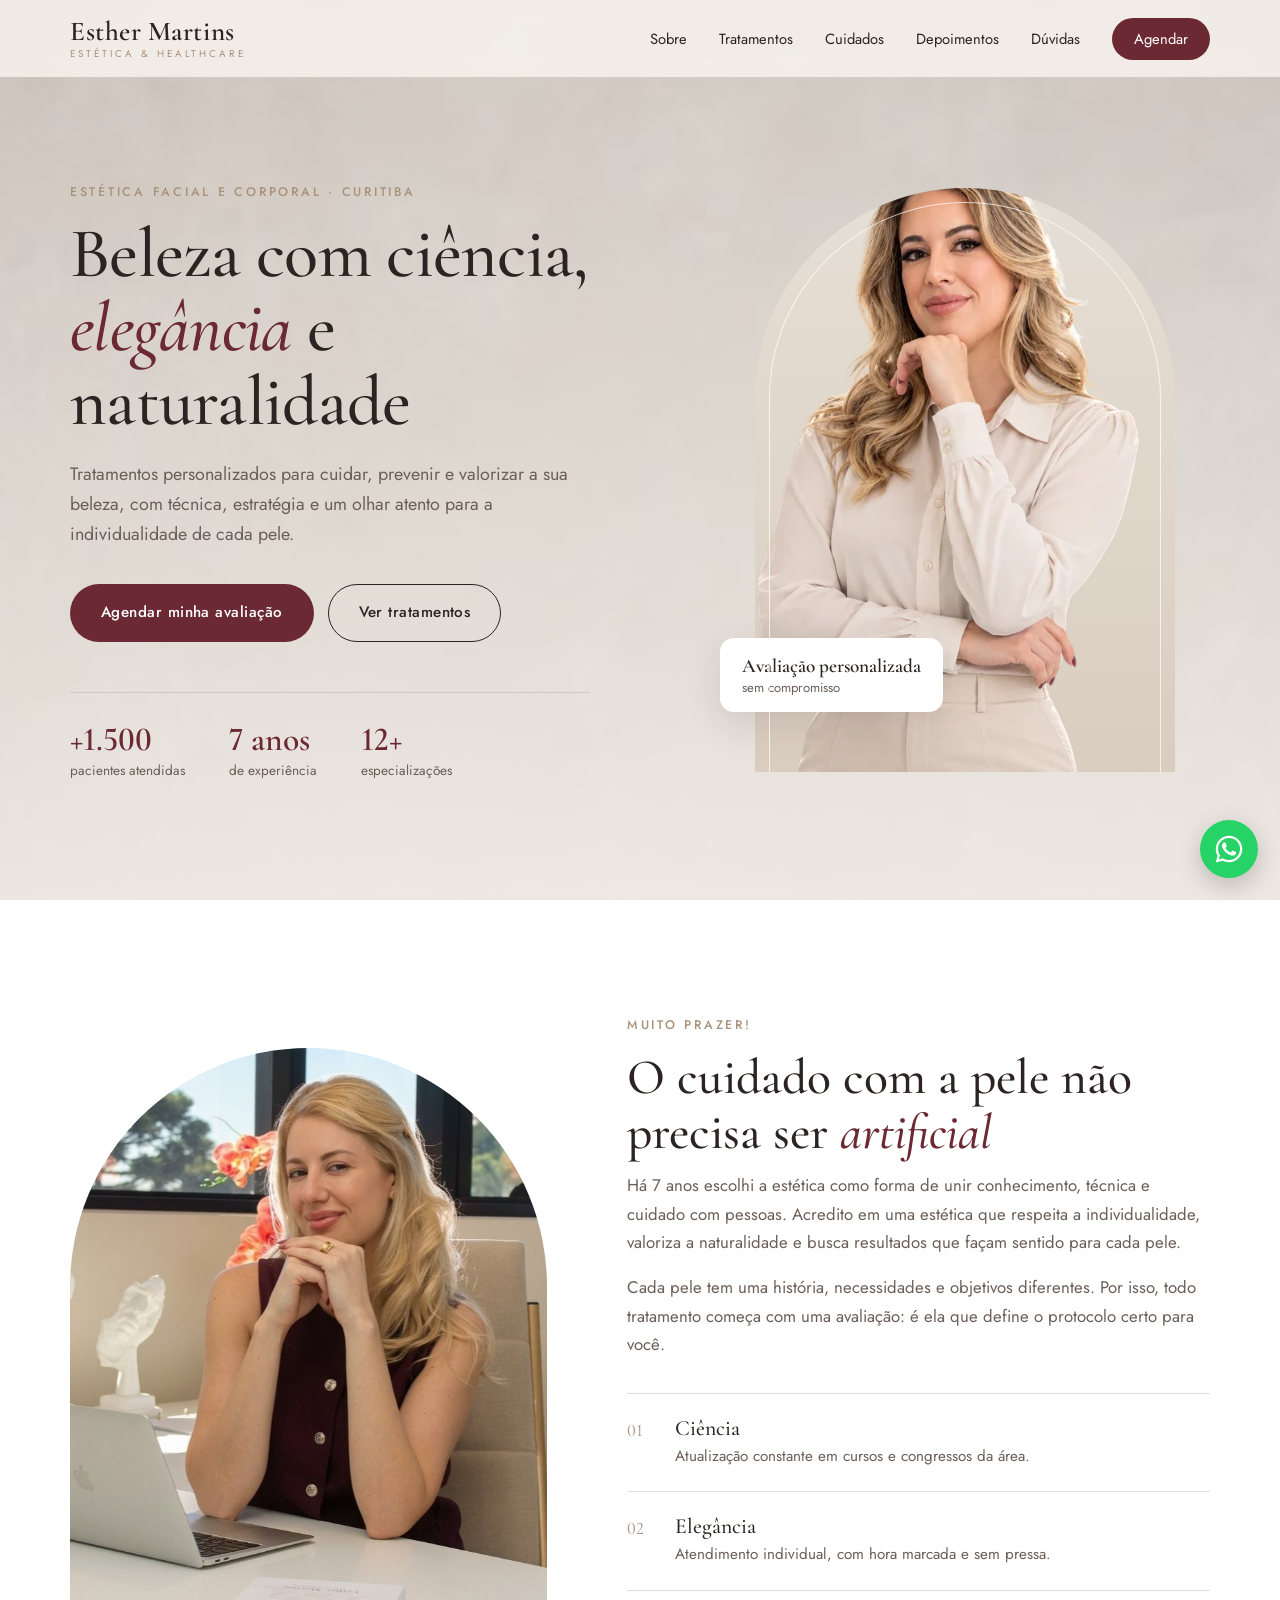
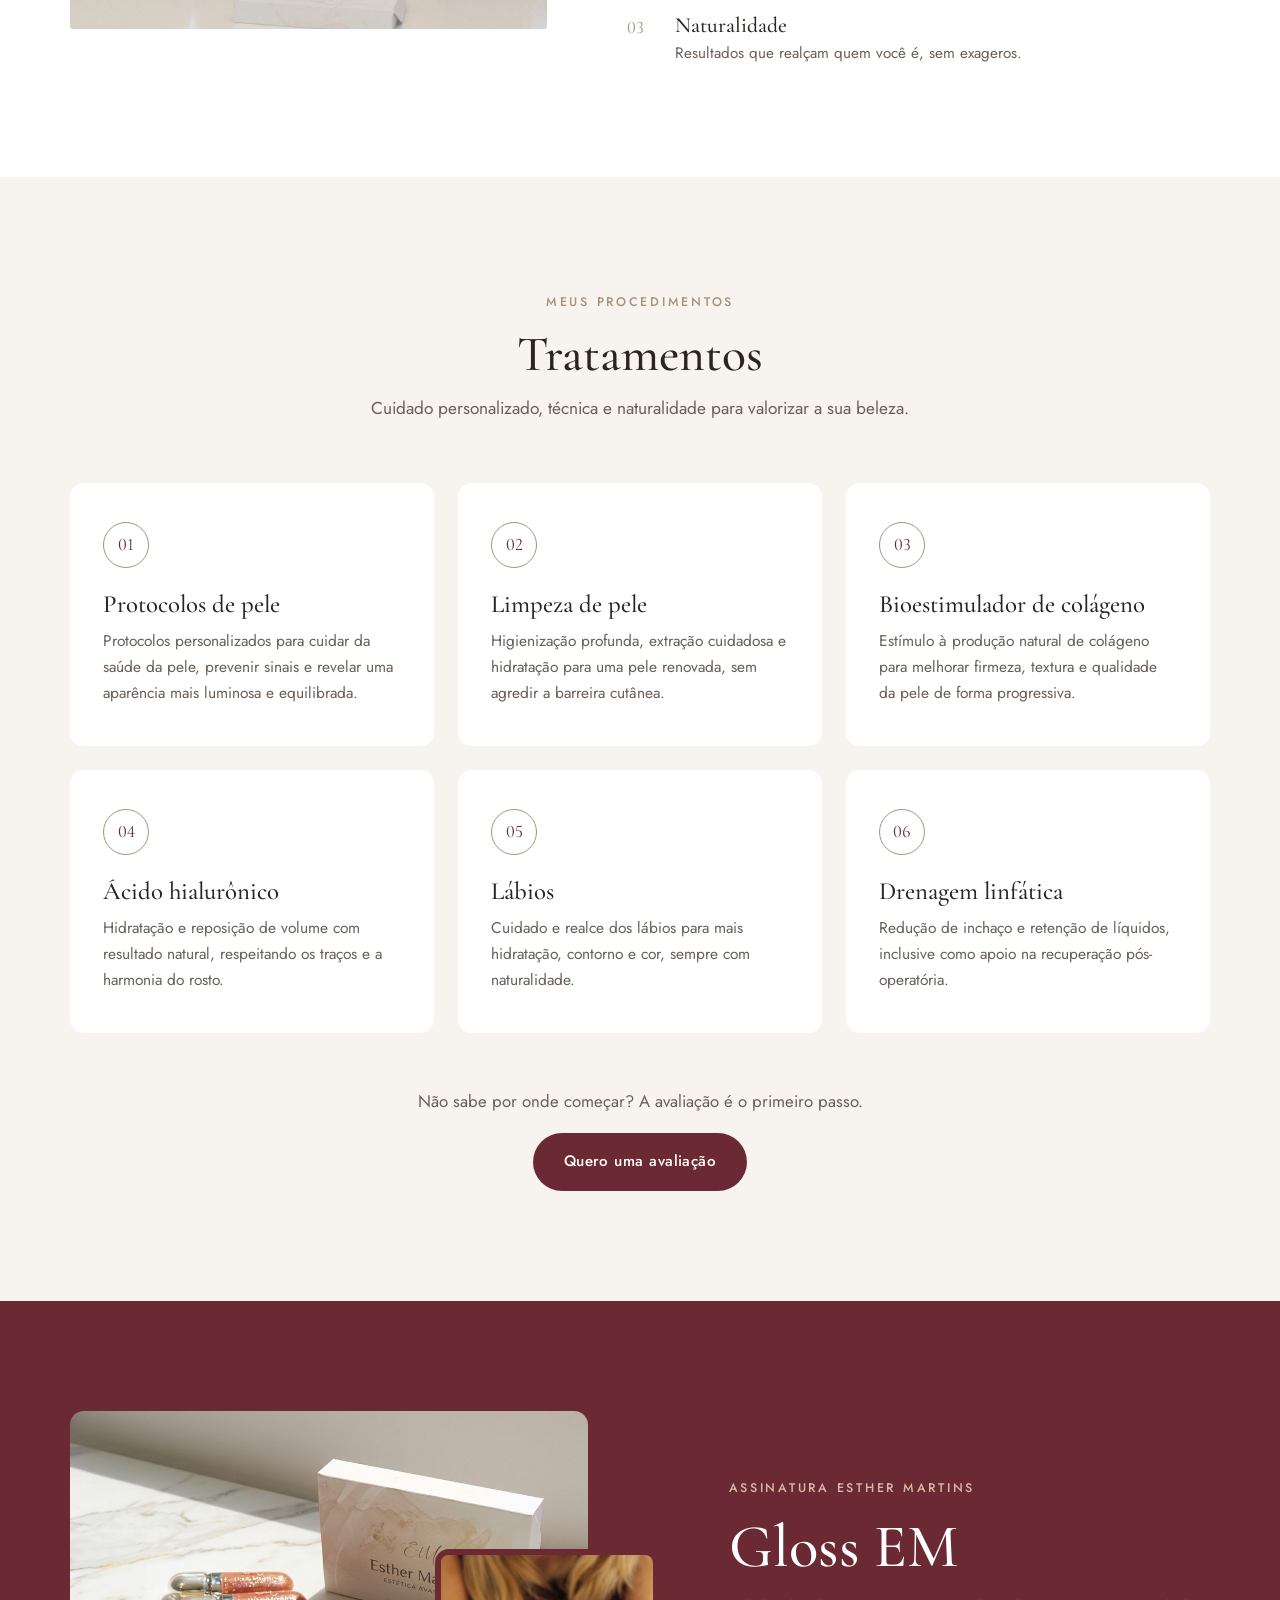
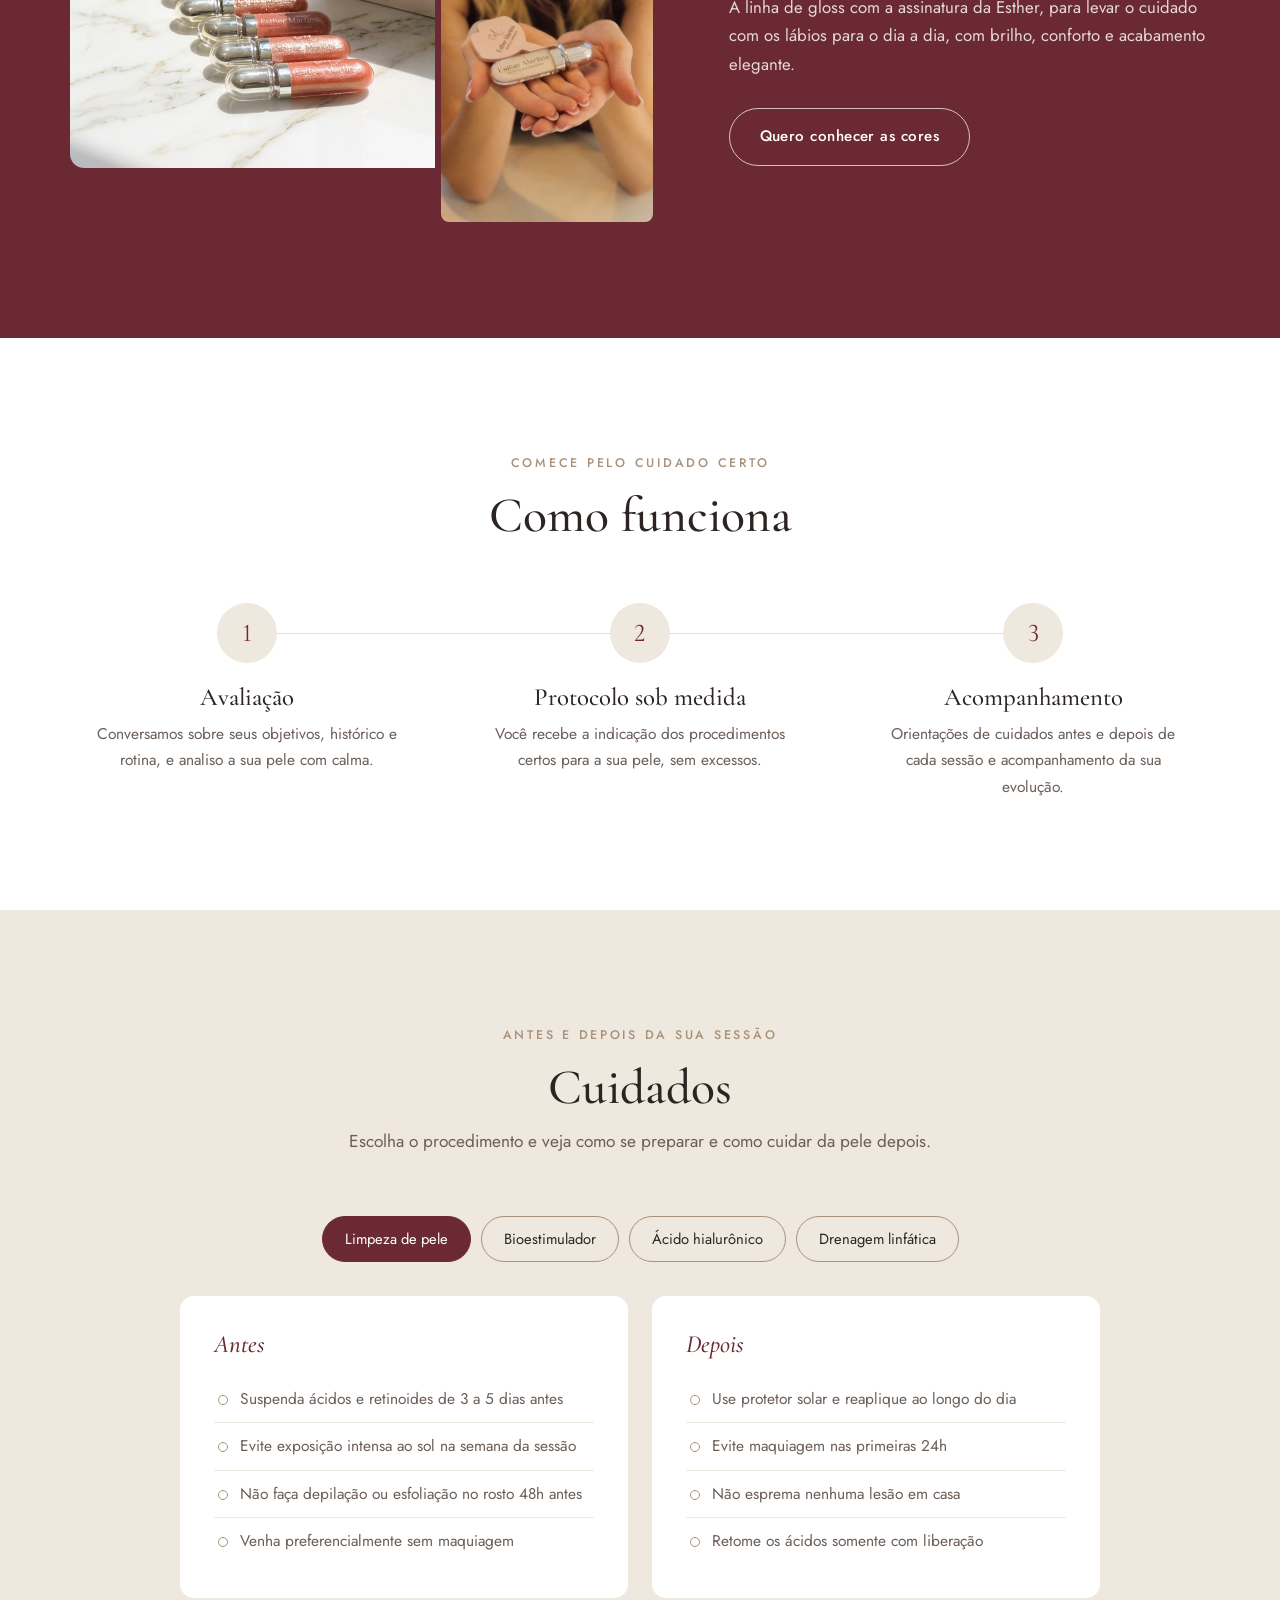
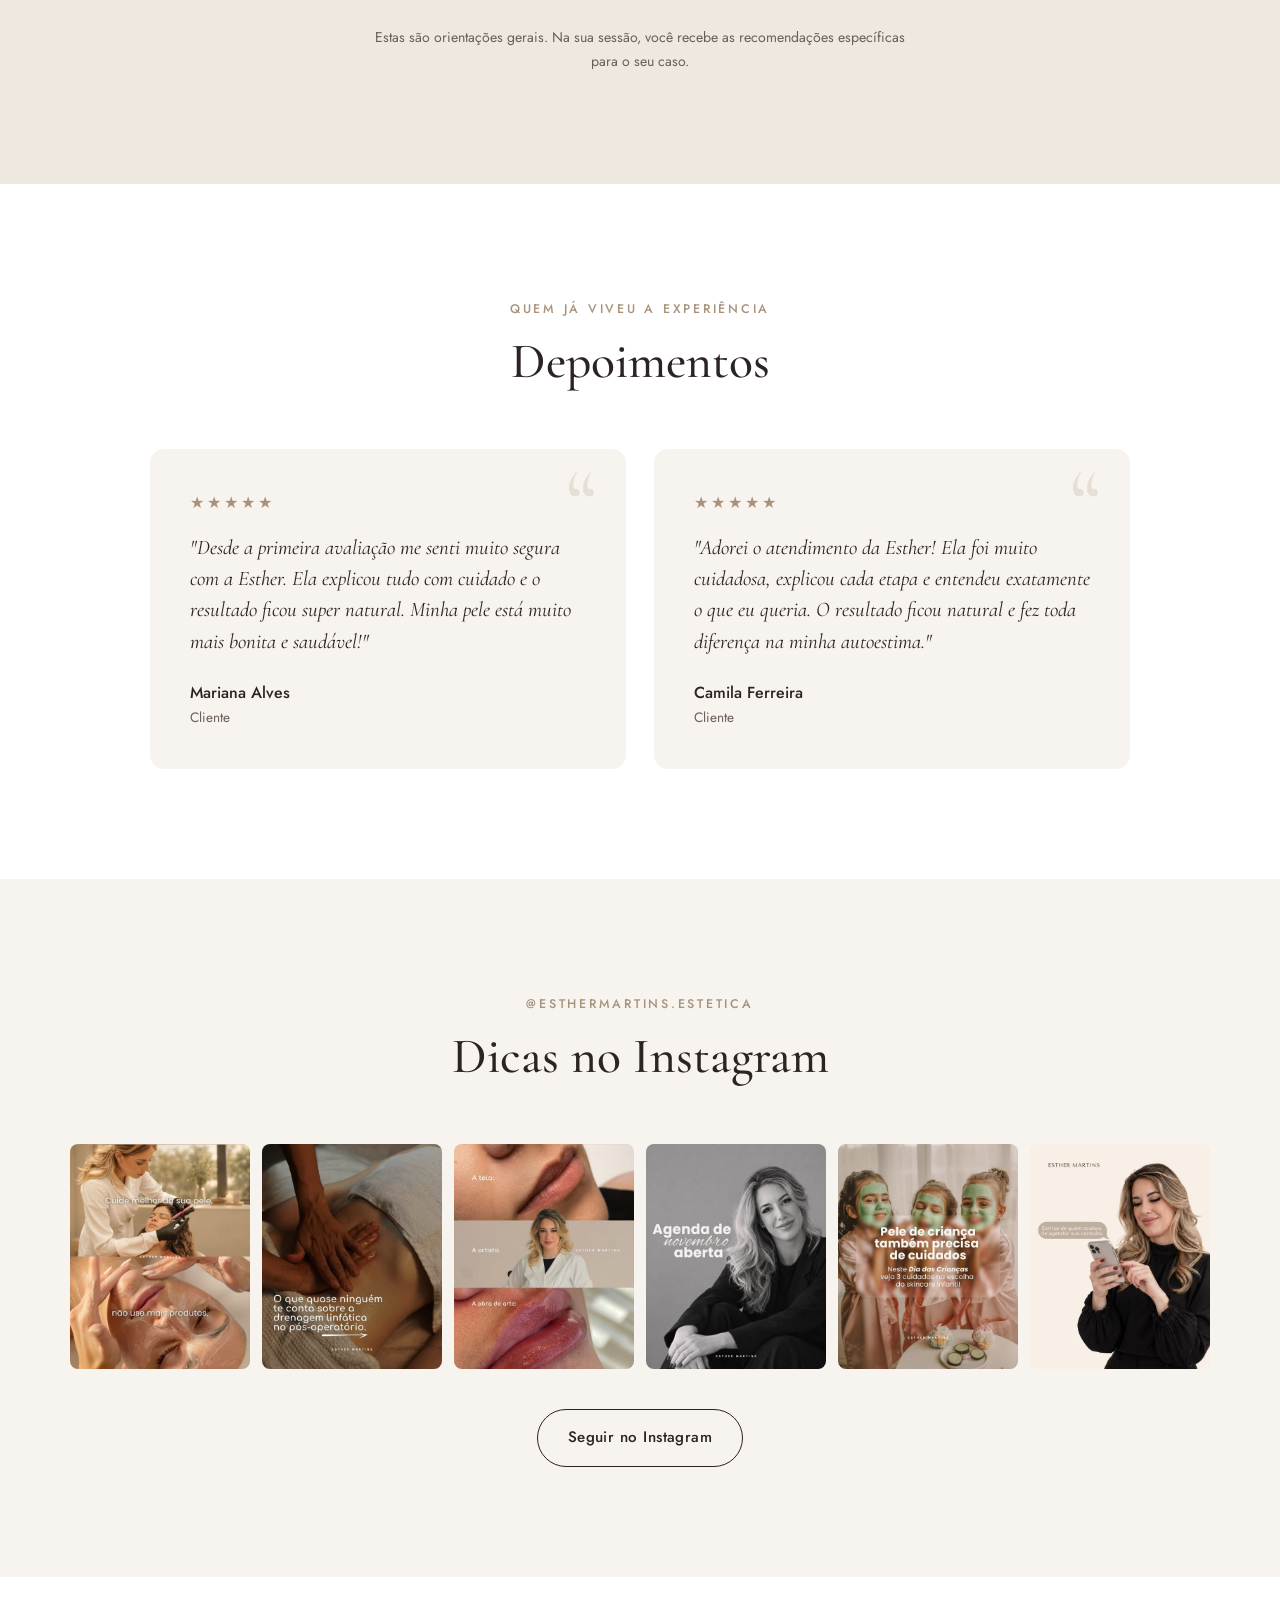
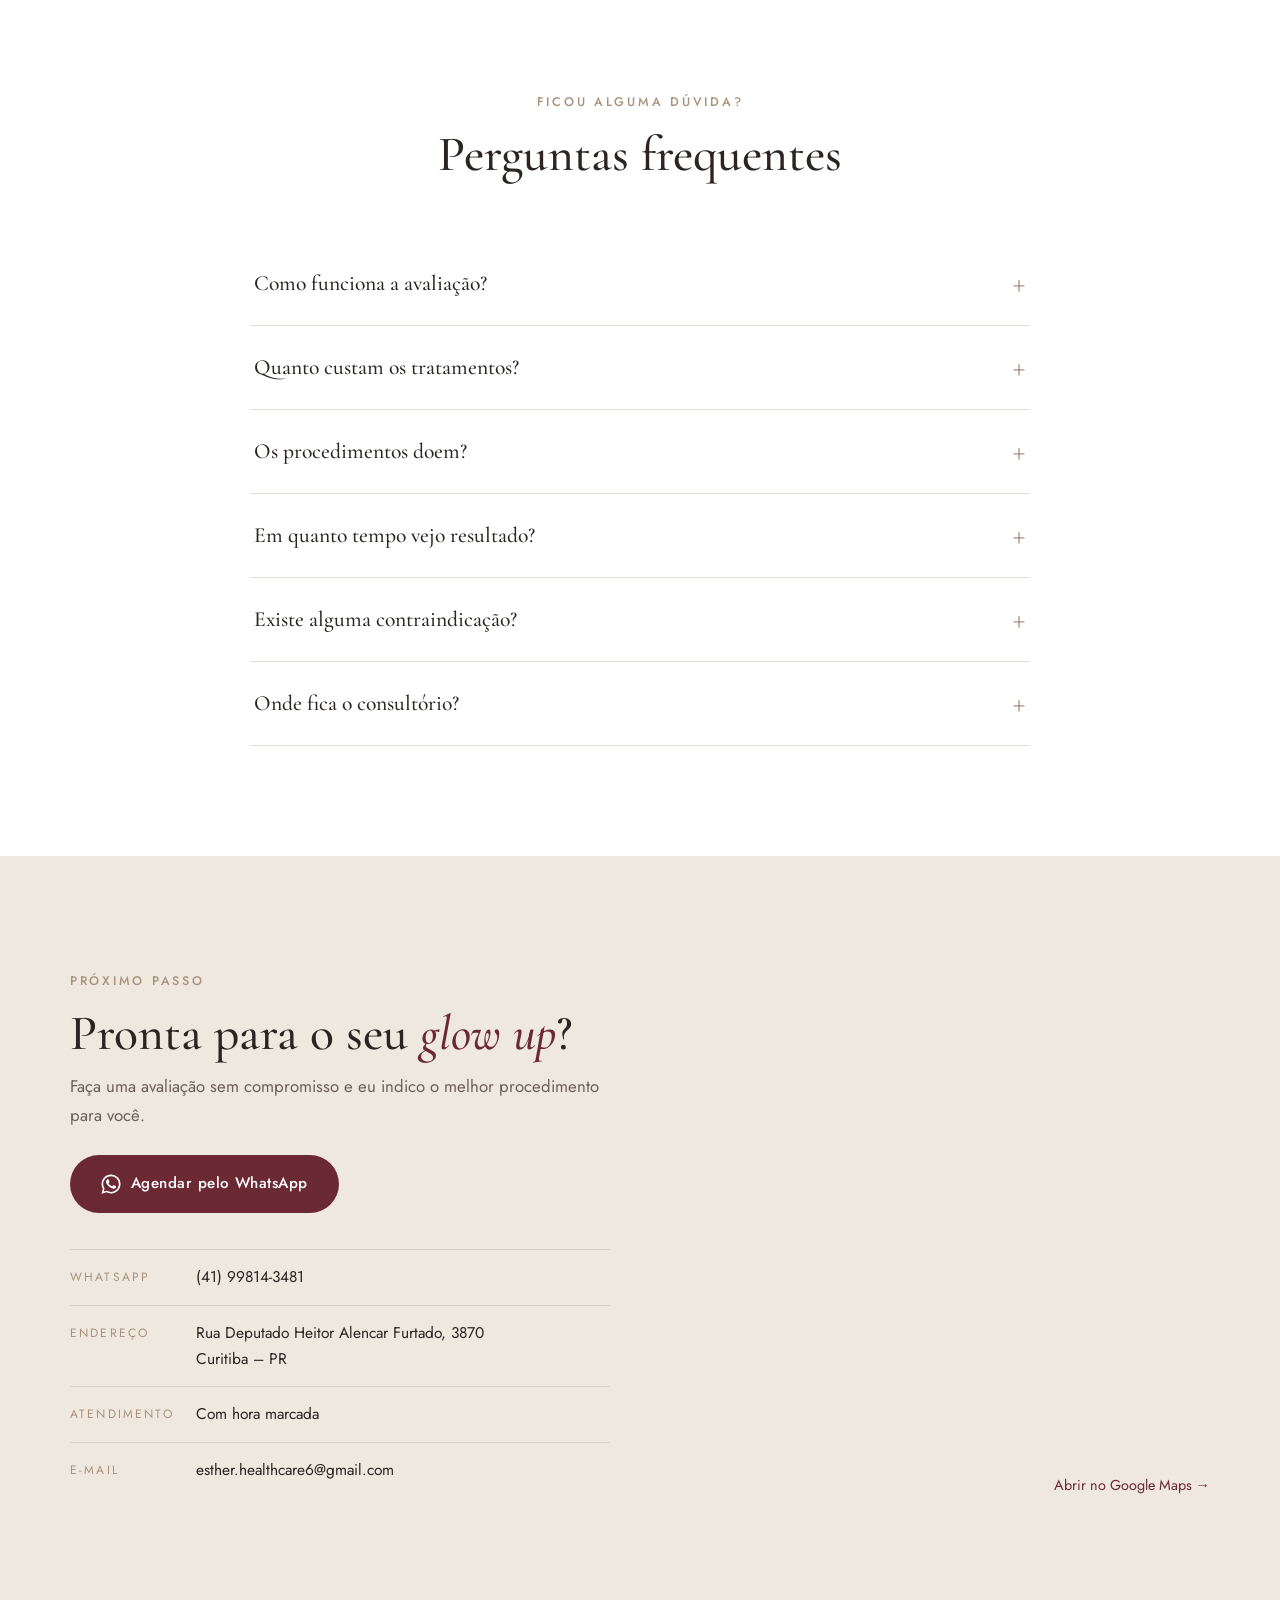
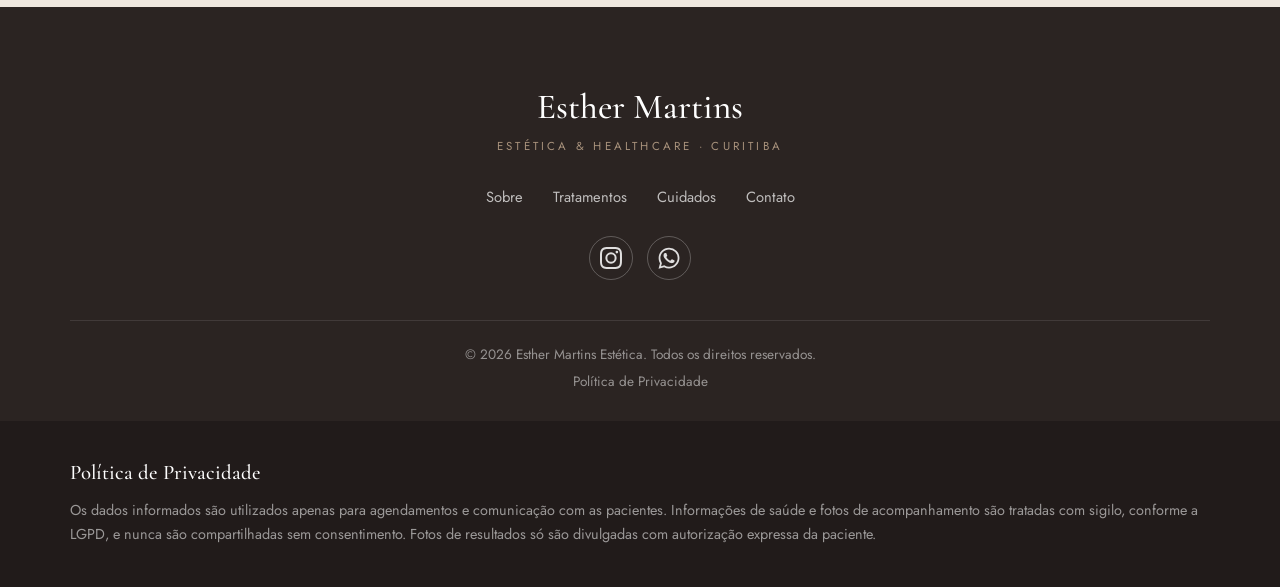
==== index.html @ f27c2348 "Landing page esther-martins Co-Authored-By: Claude Opus 5.5 <noreply@anthropic.com>" ====
<!DOCTYPE html>
<html lang="pt-BR">
<head>
    <meta charset="UTF-8">
    <meta name="viewport" content="width=device-width, initial-scale=1.0">
    <meta name="description" content="Esther Martins - Estética facial e corporal em Curitiba. Protocolos de pele personalizados, limpeza de pele, bioestimulador de colágeno e drenagem linfática. Beleza com ciência, elegância e naturalidade.">
    <title>Esther Martins | Estética Facial e Corporal em Curitiba</title>
    <link rel="icon" type="image/png" href="images/favicon.png">
    <link rel="preconnect" href="https://fonts.googleapis.com">
    <link rel="preconnect" href="https://fonts.gstatic.com" crossorigin>
    <link href="https://fonts.googleapis.com/css2?family=Cormorant+Garamond:ital,wght@0,500;0,600;1,500&family=Jost:wght@300;400;500;600&display=swap" rel="stylesheet">
    <link rel="stylesheet" href="style.css">
</head>
<body>
    <!-- ========== HEADER ========== -->
    <header class="header" id="header">
        <div class="container">
            <nav class="nav">
                <!-- EDITÁVEL: Nome/logo (peça à Esther o arquivo do logo em alta resolução) -->
                <a href="#inicio" class="logo">
                    <span class="logo-name">Esther Martins</span>
                    <span class="logo-tag">Estética &amp; Healthcare</span>
                </a>

                <button class="nav-toggle" id="navToggle" aria-label="Abrir menu">
                    <span></span>
                    <span></span>
                    <span></span>
                </button>

                <ul class="nav-menu" id="navMenu">
                    <li><a href="#sobre">Sobre</a></li>
                    <li><a href="#servicos">Tratamentos</a></li>
                    <li><a href="#cuidados">Cuidados</a></li>
                    <li><a href="#depoimentos">Depoimentos</a></li>
                    <li><a href="#faq">Dúvidas</a></li>
                    <li><a href="#contato" class="nav-cta">Agendar</a></li>
                </ul>
            </nav>
        </div>
    </header>

    <!-- ========== HERO ========== -->
    <section class="hero" id="inicio">
        <div class="container">
            <div class="hero-content">
                <span class="eyebrow">Estética facial e corporal · Curitiba</span>
                <!-- EDITÁVEL: Título principal (frase da bio do Instagram) -->
                <h1>Beleza com ciência, <em>elegância</em> e naturalidade</h1>
                <p class="hero-subtitle">Tratamentos personalizados para cuidar, prevenir e valorizar a sua beleza, com técnica, estratégia e um olhar atento para a individualidade de cada pele.</p>
                <div class="hero-buttons">
                    <!-- EDITÁVEL: Link do WhatsApp -->
                    <a href="https://wa.me/5541998143481" class="btn btn-primary" target="_blank" rel="noopener">Agendar minha avaliação</a>
                    <a href="#servicos" class="btn btn-secondary">Ver tratamentos</a>
                </div>
                <!-- Números divulgados pela própria Esther (bio do Instagram e site no Canva) -->
                <div class="hero-stats">
                    <div class="stat">
                        <span class="stat-number">+1.500</span>
                        <span class="stat-label">pacientes atendidas</span>
                    </div>
                    <div class="stat">
                        <span class="stat-number">7 anos</span>
                        <span class="stat-label">de experiência</span>
                    </div>
                    <div class="stat">
                        <span class="stat-number">12+</span>
                        <span class="stat-label">especializações</span>
                    </div>
                </div>
            </div>
            <div class="hero-visual">
                <div class="hero-arch">
                    <picture>
                        <source srcset="images/esther-retrato.webp" type="image/webp">
                        <img src="images/esther-retrato.png" alt="Esther Martins, esteticista em Curitiba" class="hero-portrait" width="479" height="770">
                    </picture>
                </div>
                <div class="floating-badge">
                    <strong>Avaliação personalizada</strong>
                    <span>sem compromisso</span>
                </div>
            </div>
        </div>
    </section>

    <!-- ========== SOBRE ========== -->
    <section class="sobre" id="sobre">
        <div class="container">
            <div class="sobre-content">
                <div class="sobre-image">
                    <img src="images/esther-consultorio.jpg" alt="Esther Martins em seu consultório" loading="lazy" width="843" height="843">
                </div>
                <div class="sobre-info">
                    <span class="eyebrow">Muito prazer!</span>
                    <h2>O cuidado com a pele não precisa ser <em>artificial</em></h2>
                    <!-- EDITÁVEL: Texto sobre (baseado no site da própria Esther) -->
                    <p>Há 7 anos escolhi a estética como forma de unir conhecimento, técnica e cuidado com pessoas. Acredito em uma estética que respeita a individualidade, valoriza a naturalidade e busca resultados que façam sentido para cada pele.</p>
                    <p>Cada pele tem uma história, necessidades e objetivos diferentes. Por isso, todo tratamento começa com uma avaliação: é ela que define o protocolo certo para você.</p>
                    <div class="sobre-features">
                        <div class="feature">
                            <span class="feature-num">01</span>
                            <div>
                                <h3>Ciência</h3>
                                <p>Atualização constante em cursos e congressos da área.</p>
                            </div>
                        </div>
                        <div class="feature">
                            <span class="feature-num">02</span>
                            <div>
                                <h3>Elegância</h3>
                                <p>Atendimento individual, com hora marcada e sem pressa.</p>
                            </div>
                        </div>
                        <div class="feature">
                            <span class="feature-num">03</span>
                            <div>
                                <h3>Naturalidade</h3>
                                <p>Resultados que realçam quem você é, sem exageros.</p>
                            </div>
                        </div>
                    </div>
                </div>
            </div>
        </div>
    </section>

    <!-- ========== SERVIÇOS / TRATAMENTOS ========== -->
    <!-- EDITÁVEL: Confirmar a lista com a Esther. Sem preços: ela indica o protocolo na avaliação -->
    <section class="servicos" id="servicos">
        <div class="container">
            <div class="section-header">
                <span class="eyebrow">Meus procedimentos</span>
                <h2>Tratamentos</h2>
                <p>Cuidado personalizado, técnica e naturalidade para valorizar a sua beleza.</p>
            </div>
            <div class="servicos-grid">
                <article class="servico-card">
                    <span class="servico-num">01</span>
                    <h3>Protocolos de pele</h3>
                    <p>Protocolos personalizados para cuidar da saúde da pele, prevenir sinais e revelar uma aparência mais luminosa e equilibrada.</p>
                </article>
                <article class="servico-card">
                    <span class="servico-num">02</span>
                    <h3>Limpeza de pele</h3>
                    <p>Higienização profunda, extração cuidadosa e hidratação para uma pele renovada, sem agredir a barreira cutânea.</p>
                </article>
                <article class="servico-card">
                    <span class="servico-num">03</span>
                    <h3>Bioestimulador de colágeno</h3>
                    <p>Estímulo à produção natural de colágeno para melhorar firmeza, textura e qualidade da pele de forma progressiva.</p>
                </article>
                <article class="servico-card">
                    <span class="servico-num">04</span>
                    <h3>Ácido hialurônico</h3>
                    <p>Hidratação e reposição de volume com resultado natural, respeitando os traços e a harmonia do rosto.</p>
                </article>
                <article class="servico-card">
                    <span class="servico-num">05</span>
                    <h3>Lábios</h3>
                    <p>Cuidado e realce dos lábios para mais hidratação, contorno e cor, sempre com naturalidade.</p>
                </article>
                <article class="servico-card">
                    <span class="servico-num">06</span>
                    <h3>Drenagem linfática</h3>
                    <p>Redução de inchaço e retenção de líquidos, inclusive como apoio na recuperação pós-operatória.</p>
                </article>
            </div>
            <div class="servicos-cta">
                <p>Não sabe por onde começar? A avaliação é o primeiro passo.</p>
                <a href="https://wa.me/5541998143481" class="btn btn-primary" target="_blank" rel="noopener">Quero uma avaliação</a>
            </div>
        </div>
    </section>

    <!-- ========== GLOSS EM ========== -->
    <!-- EDITÁVEL: Confirmar com a Esther as informações da linha Gloss EM (cores, onde comprar) -->
    <section class="gloss" id="gloss">
        <div class="container">
            <div class="gloss-content">
                <div class="gloss-images">
                    <img src="images/gloss-em-kit.jpg" alt="Kit de gloss Esther Martins" class="gloss-main" loading="lazy" width="1200" height="670">
                    <img src="images/gloss-em-maos.jpg" alt="Gloss EM nas mãos" class="gloss-detail" loading="lazy" width="640" height="800">
                </div>
                <div class="gloss-info">
                    <span class="eyebrow">Assinatura Esther Martins</span>
                    <h2>Gloss EM</h2>
                    <p>A linha de gloss com a assinatura da Esther, para levar o cuidado com os lábios para o dia a dia, com brilho, conforto e acabamento elegante.</p>
                    <a href="https://wa.me/5541998143481?text=Ol%C3%A1%2C%20Esther!%20Quero%20saber%20mais%20sobre%20o%20Gloss%20EM." class="btn btn-secondary" target="_blank" rel="noopener">Quero conhecer as cores</a>
                </div>
            </div>
        </div>
    </section>

    <!-- ========== COMO FUNCIONA ========== -->
    <section class="processo">
        <div class="container">
            <div class="section-header">
                <span class="eyebrow">Comece pelo cuidado certo</span>
                <h2>Como funciona</h2>
            </div>
            <div class="processo-grid">
                <div class="passo">
                    <span class="passo-num">1</span>
                    <h3>Avaliação</h3>
                    <p>Conversamos sobre seus objetivos, histórico e rotina, e analiso a sua pele com calma.</p>
                </div>
                <div class="passo">
                    <span class="passo-num">2</span>
                    <h3>Protocolo sob medida</h3>
                    <p>Você recebe a indicação dos procedimentos certos para a sua pele, sem excessos.</p>
                </div>
                <div class="passo">
                    <span class="passo-num">3</span>
                    <h3>Acompanhamento</h3>
                    <p>Orientações de cuidados antes e depois de cada sessão e acompanhamento da sua evolução.</p>
                </div>
            </div>
        </div>
    </section>

    <!-- ========== CUIDADOS PRÉ E PÓS ========== -->
    <!-- EDITÁVEL: Orientações gerais de referência. A Esther DEVE revisar e ajustar ao protocolo dela -->
    <section class="cuidados" id="cuidados">
        <div class="container">
            <div class="section-header">
                <span class="eyebrow">Antes e depois da sua sessão</span>
                <h2>Cuidados</h2>
                <p>Escolha o procedimento e veja como se preparar e como cuidar da pele depois.</p>
            </div>

            <div class="cuidados-tabs" role="tablist" aria-label="Procedimentos">
                <button class="tab active" role="tab" aria-selected="true" data-tab="limpeza">Limpeza de pele</button>
                <button class="tab" role="tab" aria-selected="false" data-tab="bioestimulador">Bioestimulador</button>
                <button class="tab" role="tab" aria-selected="false" data-tab="hialuronico">Ácido hialurônico</button>
                <button class="tab" role="tab" aria-selected="false" data-tab="drenagem">Drenagem linfática</button>
            </div>

            <div class="cuidados-panel active" id="tab-limpeza" role="tabpanel">
                <div class="cuidado-col">
                    <h3>Antes</h3>
                    <ul>
                        <li>Suspenda ácidos e retinoides de 3 a 5 dias antes</li>
                        <li>Evite exposição intensa ao sol na semana da sessão</li>
                        <li>Não faça depilação ou esfoliação no rosto 48h antes</li>
                        <li>Venha preferencialmente sem maquiagem</li>
                    </ul>
                </div>
                <div class="cuidado-col">
                    <h3>Depois</h3>
                    <ul>
                        <li>Use protetor solar e reaplique ao longo do dia</li>
                        <li>Evite maquiagem nas primeiras 24h</li>
                        <li>Não esprema nenhuma lesão em casa</li>
                        <li>Retome os ácidos somente com liberação</li>
                    </ul>
                </div>
            </div>

            <div class="cuidados-panel" id="tab-bioestimulador" role="tabpanel">
                <div class="cuidado-col">
                    <h3>Antes</h3>
                    <ul>
                        <li>Informe medicamentos em uso, principalmente anticoagulantes</li>
                        <li>Evite bebida alcoólica 24h antes</li>
                        <li>Não esteja com lesões ou inflamações na área</li>
                        <li>Avise se tiver vacina ou procedimento dentário marcado</li>
                    </ul>
                </div>
                <div class="cuidado-col">
                    <h3>Depois</h3>
                    <ul>
                        <li>Faça as massagens orientadas, quando indicadas</li>
                        <li>Evite academia e calor intenso por 24 a 48h</li>
                        <li>Não deite sobre a área tratada nas primeiras horas</li>
                        <li>Proteção solar diária: o resultado é progressivo</li>
                    </ul>
                </div>
            </div>

            <div class="cuidados-panel" id="tab-hialuronico" role="tabpanel">
                <div class="cuidado-col">
                    <h3>Antes</h3>
                    <ul>
                        <li>Informe alergias, medicamentos e histórico de herpes labial</li>
                        <li>Evite álcool e anti-inflamatórios 24h antes, se liberado</li>
                        <li>Não agende para a véspera de um evento importante</li>
                        <li>Venha sem maquiagem na região</li>
                    </ul>
                </div>
                <div class="cuidado-col">
                    <h3>Depois</h3>
                    <ul>
                        <li>Compressas frias ajudam a reduzir o inchaço</li>
                        <li>Não massageie a área, salvo orientação</li>
                        <li>Evite exercícios, sauna e sol por 24 a 48h</li>
                        <li>Pequenos roxos e inchaço são normais nos primeiros dias</li>
                    </ul>
                </div>
            </div>

            <div class="cuidados-panel" id="tab-drenagem" role="tabpanel">
                <div class="cuidado-col">
                    <h3>Antes</h3>
                    <ul>
                        <li>Beba bastante água ao longo do dia</li>
                        <li>Evite refeições pesadas logo antes da sessão</li>
                        <li>No pós-operatório, traga a liberação do seu médico</li>
                        <li>Use roupas confortáveis</li>
                    </ul>
                </div>
                <div class="cuidado-col">
                    <h3>Depois</h3>
                    <ul>
                        <li>Continue se hidratando bem</li>
                        <li>Reduza sal e alimentos industrializados</li>
                        <li>Use a cinta ou malha conforme orientação médica</li>
                        <li>Mantenha a frequência de sessões indicada</li>
                    </ul>
                </div>
            </div>

            <p class="cuidados-nota">Estas são orientações gerais. Na sua sessão, você recebe as recomendações específicas para o seu caso.</p>
        </div>
    </section>

    <!-- ========== DEPOIMENTOS ========== -->
    <!-- EDITÁVEL: Depoimentos retirados do site da Esther. Confirmar se são de clientes reais e pedir autorização -->
    <section class="depoimentos" id="depoimentos">
        <div class="container">
            <div class="section-header">
                <span class="eyebrow">Quem já viveu a experiência</span>
                <h2>Depoimentos</h2>
            </div>
            <div class="depoimentos-grid">
                <figure class="depoimento-card">
                    <div class="depoimento-stars" aria-label="5 estrelas">★★★★★</div>
                    <blockquote>"Desde a primeira avaliação me senti muito segura com a Esther. Ela explicou tudo com cuidado e o resultado ficou super natural. Minha pele está muito mais bonita e saudável!"</blockquote>
                    <figcaption>Mariana Alves <span>Cliente</span></figcaption>
                </figure>
                <figure class="depoimento-card">
                    <div class="depoimento-stars" aria-label="5 estrelas">★★★★★</div>
                    <blockquote>"Adorei o atendimento da Esther! Ela foi muito cuidadosa, explicou cada etapa e entendeu exatamente o que eu queria. O resultado ficou natural e fez toda diferença na minha autoestima."</blockquote>
                    <figcaption>Camila Ferreira <span>Cliente</span></figcaption>
                </figure>
            </div>
        </div>
    </section>

    <!-- ========== INSTAGRAM ========== -->
    <section class="insta">
        <div class="container">
            <div class="section-header">
                <span class="eyebrow">@esthermartins.estetica</span>
                <h2>Dicas no Instagram</h2>
            </div>
            <div class="insta-grid">
                <a href="https://www.instagram.com/esthermartins.estetica/" target="_blank" rel="noopener"><img src="images/post-pele.jpg" alt="Post: cuide melhor da sua pele" loading="lazy"></a>
                <a href="https://www.instagram.com/esthermartins.estetica/" target="_blank" rel="noopener"><img src="images/post-drenagem.jpg" alt="Post: drenagem linfática no pós-operatório" loading="lazy"></a>
                <a href="https://www.instagram.com/esthermartins.estetica/" target="_blank" rel="noopener"><img src="images/post-labios.jpg" alt="Post: resultado em lábios" loading="lazy"></a>
                <a href="https://www.instagram.com/esthermartins.estetica/" target="_blank" rel="noopener"><img src="images/post-agenda.jpg" alt="Post: agenda aberta" loading="lazy"></a>
                <a href="https://www.instagram.com/esthermartins.estetica/" target="_blank" rel="noopener"><img src="images/post-pele-infantil.jpg" alt="Post: cuidados com a pele infantil" loading="lazy"></a>
                <a href="https://www.instagram.com/esthermartins.estetica/" target="_blank" rel="noopener"><img src="images/post-agendamento.jpg" alt="Post: agende sua consulta" loading="lazy"></a>
            </div>
            <div class="insta-cta">
                <a href="https://www.instagram.com/esthermartins.estetica/" class="btn btn-secondary" target="_blank" rel="noopener">Seguir no Instagram</a>
            </div>
        </div>
    </section>

    <!-- ========== FAQ ========== -->
    <section class="faq" id="faq">
        <div class="container">
            <div class="section-header">
                <span class="eyebrow">Ficou alguma dúvida?</span>
                <h2>Perguntas frequentes</h2>
            </div>
            <div class="faq-list">
                <!-- EDITÁVEL: Perguntas e respostas -->
                <div class="faq-item">
                    <button class="faq-question">
                        Como funciona a avaliação?
                        <span class="faq-icon">+</span>
                    </button>
                    <div class="faq-answer">
                        <p>A avaliação é sem compromisso. Conversamos sobre seus objetivos, histórico de saúde e rotina de cuidados, analiso a sua pele e indico o protocolo mais adequado para você.</p>
                    </div>
                </div>
                <div class="faq-item">
                    <button class="faq-question">
                        Quanto custam os tratamentos?
                        <span class="faq-icon">+</span>
                    </button>
                    <div class="faq-answer">
                        <p>O valor depende do protocolo indicado para a sua pele e do número de sessões. Na avaliação você recebe o plano completo com os valores, sem surpresas.</p>
                    </div>
                </div>
                <div class="faq-item">
                    <button class="faq-question">
                        Os procedimentos doem?
                        <span class="faq-icon">+</span>
                    </button>
                    <div class="faq-answer">
                        <p>A maioria causa apenas um leve desconforto. Cada etapa é explicada antes e o seu conforto é prioridade durante todo o atendimento.</p>
                    </div>
                </div>
                <div class="faq-item">
                    <button class="faq-question">
                        Em quanto tempo vejo resultado?
                        <span class="faq-icon">+</span>
                    </button>
                    <div class="faq-answer">
                        <p>Alguns tratamentos, como a limpeza de pele, mostram resultado logo após a sessão. Outros, como o bioestimulador de colágeno, têm resultado progressivo ao longo das semanas.</p>
                    </div>
                </div>
                <div class="faq-item">
                    <button class="faq-question">
                        Existe alguma contraindicação?
                        <span class="faq-icon">+</span>
                    </button>
                    <div class="faq-answer">
                        <p>Alguns procedimentos não são indicados durante gestação, amamentação ou com o uso de certos medicamentos. Por isso a avaliação inclui uma ficha de saúde completa antes de qualquer tratamento.</p>
                    </div>
                </div>
                <div class="faq-item">
                    <button class="faq-question">
                        Onde fica o consultório?
                        <span class="faq-icon">+</span>
                    </button>
                    <div class="faq-answer">
                        <p>Na Rua Deputado Heitor Alencar Furtado, 3870, em Curitiba. O atendimento é com hora marcada, agendado pelo WhatsApp.</p>
                    </div>
                </div>
            </div>
        </div>
    </section>

    <!-- ========== CONTATO ========== -->
    <section class="contato" id="contato">
        <div class="container">
            <div class="contato-content">
                <div class="contato-info">
                    <span class="eyebrow">Próximo passo</span>
                    <h2>Pronta para o seu <em>glow up</em>?</h2>
                    <p>Faça uma avaliação sem compromisso e eu indico o melhor procedimento para você.</p>
                    <a href="https://wa.me/5541998143481" class="btn btn-whatsapp" target="_blank" rel="noopener">
                        <svg viewBox="0 0 24 24" width="20" height="20" aria-hidden="true"><path fill="currentColor" d="M17.47 14.38c-.3-.15-1.75-.86-2.02-.96-.27-.1-.47-.15-.67.15-.2.3-.77.96-.94 1.16-.17.2-.35.22-.64.07-.3-.15-1.25-.46-2.38-1.47-.88-.79-1.47-1.76-1.65-2.06-.17-.3-.02-.46.13-.6.13-.14.3-.35.45-.52.15-.17.2-.3.3-.5.1-.2.05-.37-.03-.52-.07-.15-.67-1.6-.92-2.2-.24-.57-.48-.5-.67-.5h-.57c-.2 0-.52.07-.8.37-.27.3-1.04 1.02-1.04 2.48s1.07 2.88 1.21 3.08c.15.2 2.1 3.2 5.08 4.48.71.31 1.26.49 1.7.63.71.22 1.36.19 1.87.12.57-.09 1.75-.72 2-1.41.25-.7.25-1.29.17-1.41-.07-.13-.27-.2-.57-.35M12.05 21.5h-.01a9.4 9.4 0 0 1-4.8-1.31l-.34-.2-3.57.93.95-3.48-.22-.36A9.4 9.4 0 0 1 2.6 12.06C2.6 6.84 6.84 2.6 12.06 2.6a9.4 9.4 0 0 1 9.4 9.45c0 5.21-4.24 9.45-9.41 9.45m8.03-17.48A11.3 11.3 0 0 0 12.05.7C5.79.7.69 5.8.69 12.06c0 2 .52 3.95 1.52 5.67L.6 23.6l6.02-1.58a11.3 11.3 0 0 0 5.43 1.38c6.26 0 11.36-5.1 11.36-11.36 0-3.03-1.18-5.89-3.33-8.03"/></svg>
                        Agendar pelo WhatsApp
                    </a>

                    <ul class="info-list">
                        <!-- EDITÁVEL: Informações de contato -->
                        <li>
                            <span class="info-label">WhatsApp</span>
                            <a href="https://wa.me/5541998143481" target="_blank" rel="noopener">(41) 99814-3481</a>
                        </li>
                        <li>
                            <span class="info-label">Endereço</span>
                            <span>Rua Deputado Heitor Alencar Furtado, 3870<br>Curitiba – PR</span>
                        </li>
                        <li>
                            <span class="info-label">Atendimento</span>
                            <!-- EDITÁVEL: Confirmar dias e horários com a Esther -->
                            <span>Com hora marcada</span>
                        </li>
                        <li>
                            <span class="info-label">E-mail</span>
                            <a href="mailto:esther.healthcare6@gmail.com">esther.healthcare6@gmail.com</a>
                        </li>
                    </ul>
                </div>
                <div class="contato-mapa">
                    <iframe
                        title="Mapa do consultório Esther Martins"
                        src="https://maps.google.com/maps?q=Rua%20Deputado%20Heitor%20Alencar%20Furtado%2C%203870%2C%20Curitiba%20-%20PR&z=16&output=embed"
                        loading="lazy"
                        referrerpolicy="no-referrer-when-downgrade"
                        allowfullscreen></iframe>
                    <a href="https://maps.app.goo.gl/TBJNGC3wqV5P8CDh6" class="mapa-link" target="_blank" rel="noopener">Abrir no Google Maps →</a>
                </div>
            </div>
        </div>
    </section>

    <!-- ========== ÁREA RESERVADA PARA AGENTE DE IA ========== -->
    <div id="ai-agent-container" class="ai-agent-area">
        <!-- O widget do agente de IA será inserido aqui -->
    </div>

    <!-- ========== FOOTER ========== -->
    <footer class="footer">
        <div class="container">
            <div class="footer-content">
                <div class="footer-logo">Esther Martins</div>
                <p class="footer-tag">Estética &amp; Healthcare · Curitiba</p>
                <div class="footer-links">
                    <a href="#sobre">Sobre</a>
                    <a href="#servicos">Tratamentos</a>
                    <a href="#cuidados">Cuidados</a>
                    <a href="#contato">Contato</a>
                </div>
                <div class="footer-social">
                    <a href="https://www.instagram.com/esthermartins.estetica/" target="_blank" rel="noopener" aria-label="Instagram">
                        <svg viewBox="0 0 24 24" width="22" height="22" aria-hidden="true"><path fill="currentColor" d="M12 2.2c3.2 0 3.6 0 4.8.07 1.17.05 1.8.25 2.23.41.56.22.96.48 1.38.9.42.42.68.82.9 1.38.16.42.36 1.06.41 2.23.06 1.27.07 1.65.07 4.85s0 3.58-.07 4.85c-.05 1.17-.25 1.8-.41 2.23-.22.56-.48.96-.9 1.38-.42.42-.82.68-1.38.9-.42.16-1.06.36-2.23.41-1.27.06-1.65.07-4.85.07s-3.58 0-4.85-.07c-1.17-.05-1.8-.25-2.23-.41a3.7 3.7 0 0 1-1.38-.9 3.7 3.7 0 0 1-.9-1.38c-.16-.42-.36-1.06-.41-2.23C2.2 15.58 2.2 15.2 2.2 12s0-3.58.07-4.85c.05-1.17.25-1.8.41-2.23.22-.56.48-.96.9-1.38.42-.42.82-.68 1.38-.9.42-.16 1.06-.36 2.23-.41C8.42 2.2 8.8 2.2 12 2.2M12 0C8.74 0 8.33.01 7.05.07 5.78.13 4.9.33 4.14.63a5.9 5.9 0 0 0-2.13 1.38A5.9 5.9 0 0 0 .63 4.14C.33 4.9.13 5.78.07 7.05.01 8.33 0 8.74 0 12s.01 3.67.07 4.95c.06 1.27.26 2.15.56 2.91.3.79.72 1.46 1.38 2.13a5.9 5.9 0 0 0 2.13 1.38c.76.3 1.64.5 2.91.56C8.33 23.99 8.74 24 12 24s3.67-.01 4.95-.07c1.27-.06 2.15-.26 2.91-.56a5.9 5.9 0 0 0 2.13-1.38 5.9 5.9 0 0 0 1.38-2.13c.3-.76.5-1.64.56-2.91.06-1.28.07-1.69.07-4.95s-.01-3.67-.07-4.95c-.06-1.27-.26-2.15-.56-2.91a5.9 5.9 0 0 0-1.38-2.13A5.9 5.9 0 0 0 19.86.63c-.76-.3-1.64-.5-2.91-.56C15.67.01 15.26 0 12 0m0 5.84a6.16 6.16 0 1 0 0 12.32 6.16 6.16 0 0 0 0-12.32M12 16a4 4 0 1 1 0-8 4 4 0 0 1 0 8m6.4-11.85a1.44 1.44 0 1 0 0 2.88 1.44 1.44 0 0 0 0-2.88"/></svg>
                    </a>
                    <a href="https://wa.me/5541998143481" target="_blank" rel="noopener" aria-label="WhatsApp">
                        <svg viewBox="0 0 24 24" width="22" height="22" aria-hidden="true"><path fill="currentColor" d="M17.47 14.38c-.3-.15-1.75-.86-2.02-.96-.27-.1-.47-.15-.67.15-.2.3-.77.96-.94 1.16-.17.2-.35.22-.64.07-.3-.15-1.25-.46-2.38-1.47-.88-.79-1.47-1.76-1.65-2.06-.17-.3-.02-.46.13-.6.13-.14.3-.35.45-.52.15-.17.2-.3.3-.5.1-.2.05-.37-.03-.52-.07-.15-.67-1.6-.92-2.2-.24-.57-.48-.5-.67-.5h-.57c-.2 0-.52.07-.8.37-.27.3-1.04 1.02-1.04 2.48s1.07 2.88 1.21 3.08c.15.2 2.1 3.2 5.08 4.48.71.31 1.26.49 1.7.63.71.22 1.36.19 1.87.12.57-.09 1.75-.72 2-1.41.25-.7.25-1.29.17-1.41-.07-.13-.27-.2-.57-.35M12.05 21.5h-.01a9.4 9.4 0 0 1-4.8-1.31l-.34-.2-3.57.93.95-3.48-.22-.36A9.4 9.4 0 0 1 2.6 12.06C2.6 6.84 6.84 2.6 12.06 2.6a9.4 9.4 0 0 1 9.4 9.45c0 5.21-4.24 9.45-9.41 9.45m8.03-17.48A11.3 11.3 0 0 0 12.05.7C5.79.7.69 5.8.69 12.06c0 2 .52 3.95 1.52 5.67L.6 23.6l6.02-1.58a11.3 11.3 0 0 0 5.43 1.38c6.26 0 11.36-5.1 11.36-11.36 0-3.03-1.18-5.89-3.33-8.03"/></svg>
                    </a>
                </div>
            </div>
            <div class="footer-bottom">
                <p>&copy; 2026 Esther Martins Estética. Todos os direitos reservados.</p>
                <p><a href="#privacidade">Política de Privacidade</a></p>
            </div>
        </div>
    </footer>

    <!-- Política de Privacidade -->
    <section class="privacidade" id="privacidade">
        <div class="container">
            <h3>Política de Privacidade</h3>
            <p>Os dados informados são utilizados apenas para agendamentos e comunicação com as pacientes. Informações de saúde e fotos de acompanhamento são tratadas com sigilo, conforme a LGPD, e nunca são compartilhadas sem consentimento. Fotos de resultados só são divulgadas com autorização expressa da paciente.</p>
        </div>
    </section>

    <!-- Botão flutuante do WhatsApp -->
    <a href="https://wa.me/5541998143481" class="whatsapp-float" target="_blank" rel="noopener" aria-label="Falar no WhatsApp">
        <svg viewBox="0 0 24 24" width="28" height="28" aria-hidden="true"><path fill="currentColor" d="M17.47 14.38c-.3-.15-1.75-.86-2.02-.96-.27-.1-.47-.15-.67.15-.2.3-.77.96-.94 1.16-.17.2-.35.22-.64.07-.3-.15-1.25-.46-2.38-1.47-.88-.79-1.47-1.76-1.65-2.06-.17-.3-.02-.46.13-.6.13-.14.3-.35.45-.52.15-.17.2-.3.3-.5.1-.2.05-.37-.03-.52-.07-.15-.67-1.6-.92-2.2-.24-.57-.48-.5-.67-.5h-.57c-.2 0-.52.07-.8.37-.27.3-1.04 1.02-1.04 2.48s1.07 2.88 1.21 3.08c.15.2 2.1 3.2 5.08 4.48.71.31 1.26.49 1.7.63.71.22 1.36.19 1.87.12.57-.09 1.75-.72 2-1.41.25-.7.25-1.29.17-1.41-.07-.13-.27-.2-.57-.35M12.05 21.5h-.01a9.4 9.4 0 0 1-4.8-1.31l-.34-.2-3.57.93.95-3.48-.22-.36A9.4 9.4 0 0 1 2.6 12.06C2.6 6.84 6.84 2.6 12.06 2.6a9.4 9.4 0 0 1 9.4 9.45c0 5.21-4.24 9.45-9.41 9.45m8.03-17.48A11.3 11.3 0 0 0 12.05.7C5.79.7.69 5.8.69 12.06c0 2 .52 3.95 1.52 5.67L.6 23.6l6.02-1.58a11.3 11.3 0 0 0 5.43 1.38c6.26 0 11.36-5.1 11.36-11.36 0-3.03-1.18-5.89-3.33-8.03"/></svg>
    </a>

    <script src="script.js"></script>
</body>
</html>
---- style.css ----
/* =====================================================
   ESTHER MARTINS - ESTÉTICA & HEALTHCARE
   Folha de Estilos Principal
   ===================================================== */

/* ========== VARIÁVEIS CSS ========== */
/* EDITÁVEL: Paleta tirada da identidade da Esther (Instagram e bio.site):
   bege/nude de fundo, taupe, vinho dos posts e preto suave */
:root {
    --primary: #6b2a33;           /* Vinho */
    --primary-dark: #521f27;
    --secondary: #a8927c;         /* Taupe / nude */
    --accent: #e6dfd5;            /* Bege do bio.site */
    --bg: #f7f3ee;                /* Creme */
    --bg-alt: #efe8df;            /* Bege claro */
    --text: #2b2422;
    --text-light: #6b5f58;
    --white: #ffffff;
    --font-title: 'Cormorant Garamond', Georgia, serif;
    --font-body: 'Jost', -apple-system, BlinkMacSystemFont, 'Segoe UI', sans-serif;
    --shadow: 0 6px 24px rgba(43, 36, 34, 0.07);
    --shadow-hover: 0 12px 36px rgba(43, 36, 34, 0.12);
    --radius: 14px;
    --radius-sm: 8px;
    --transition: all 0.3s ease;
}

/* ========== RESET E BASE ========== */
* {
    margin: 0;
    padding: 0;
    box-sizing: border-box;
}

html {
    scroll-behavior: smooth;
}

body {
    font-family: var(--font-body);
    font-weight: 400;
    background-color: var(--bg);
    color: var(--text);
    line-height: 1.7;
    overflow-x: hidden;
}

.container {
    max-width: 1180px;
    margin: 0 auto;
    padding: 0 20px;
}

img {
    max-width: 100%;
    height: auto;
    display: block;
}

a {
    text-decoration: none;
    color: inherit;
}

ul {
    list-style: none;
}

/* ========== TIPOGRAFIA ========== */
h1, h2, h3, .logo-name, .footer-logo {
    font-family: var(--font-title);
    font-weight: 500;
    color: var(--text);
}

/* Números alinhados (a Cormorant usa números "antigos" por padrão) */
h1, h2, h3, .stat-number, .feature-num, .servico-num, .passo-num, .floating-badge strong {
    font-variant-numeric: lining-nums;
}

h1 {
    font-size: clamp(2.6rem, 6vw, 4.4rem);
    line-height: 1.05;
    margin-bottom: 1.25rem;
    letter-spacing: -0.01em;
}

h2 {
    font-size: clamp(2.1rem, 4.5vw, 3.1rem);
    line-height: 1.1;
    margin-bottom: 0.75rem;
}

h3 {
    font-size: 1.55rem;
    line-height: 1.2;
    margin-bottom: 0.5rem;
}

h1 em, h2 em {
    font-style: italic;
    color: var(--primary);
}

p {
    color: var(--text-light);
    margin-bottom: 1rem;
}

.eyebrow {
    display: inline-block;
    font-size: 0.78rem;
    font-weight: 500;
    letter-spacing: 0.22em;
    text-transform: uppercase;
    color: var(--secondary);
    margin-bottom: 14px;
}

/* ========== BOTÕES ========== */
.btn {
    display: inline-flex;
    align-items: center;
    justify-content: center;
    gap: 10px;
    padding: 15px 30px;
    border-radius: 999px;
    font-family: var(--font-body);
    font-weight: 500;
    font-size: 0.95rem;
    letter-spacing: 0.03em;
    cursor: pointer;
    transition: var(--transition);
    border: 1px solid transparent;
}

.btn-primary {
    background: var(--primary);
    color: var(--white);
}

.btn-primary:hover {
    background: var(--primary-dark);
    transform: translateY(-2px);
    box-shadow: 0 10px 24px rgba(107, 42, 51, 0.25);
}

.btn-secondary {
    background: transparent;
    color: var(--text);
    border-color: var(--text);
}

.btn-secondary:hover {
    background: var(--text);
    color: var(--white);
}

.btn-whatsapp {
    background: var(--primary);
    color: var(--white);
    margin: 10px 0 36px;
}

.btn-whatsapp:hover {
    background: var(--primary-dark);
    transform: translateY(-2px);
}

/* ========== HEADER / NAVEGAÇÃO ========== */
.header {
    position: fixed;
    top: 0;
    left: 0;
    right: 0;
    z-index: 1000;
    padding: 18px 0;
    background: rgba(247, 243, 238, 0.85);
    backdrop-filter: blur(10px);
    -webkit-backdrop-filter: blur(10px);
    transition: var(--transition);
}

.header.scrolled {
    padding: 12px 0;
    box-shadow: 0 1px 0 rgba(43, 36, 34, 0.08);
}

.nav {
    display: flex;
    justify-content: space-between;
    align-items: center;
}

.logo {
    display: flex;
    flex-direction: column;
    line-height: 1;
}

.logo-name {
    font-size: 1.7rem;
    font-weight: 600;
    letter-spacing: 0.02em;
}

.logo-tag {
    font-size: 0.62rem;
    letter-spacing: 0.3em;
    text-transform: uppercase;
    color: var(--secondary);
    margin-top: 4px;
}

.nav-menu {
    display: flex;
    align-items: center;
    gap: 32px;
}

.nav-menu a {
    font-size: 0.92rem;
    color: var(--text);
    position: relative;
    transition: var(--transition);
}

.nav-menu a:not(.nav-cta)::after {
    content: '';
    position: absolute;
    bottom: -4px;
    left: 0;
    width: 0;
    height: 1px;
    background: var(--primary);
    transition: var(--transition);
}

.nav-menu a:not(.nav-cta):hover::after {
    width: 100%;
}

.nav-cta {
    padding: 10px 22px;
    border-radius: 999px;
    background: var(--primary);
    color: var(--white) !important;
}

.nav-cta:hover {
    background: var(--primary-dark);
}

.nav-toggle {
    display: none;
    flex-direction: column;
    gap: 6px;
    background: none;
    border: none;
    cursor: pointer;
    padding: 6px;
}

.nav-toggle span {
    display: block;
    width: 24px;
    height: 1.5px;
    background: var(--text);
    transition: var(--transition);
}

/* ========== HERO ========== */
.hero {
    min-height: 100vh;
    padding: 130px 0 70px;
    display: flex;
    align-items: center;
    background:
        linear-gradient(180deg, rgba(247, 243, 238, 0.55), rgba(247, 243, 238, 0.9)),
        url('images/textura.jpg') center / cover;
    position: relative;
    overflow: hidden;
}

.hero .container {
    display: grid;
    grid-template-columns: 1.1fr 0.9fr;
    gap: 50px;
    align-items: center;
    width: 100%;
}

.hero-subtitle {
    font-size: 1.12rem;
    max-width: 520px;
    margin-bottom: 34px;
}

.hero-buttons {
    display: flex;
    flex-wrap: wrap;
    gap: 14px;
    margin-bottom: 50px;
}

.hero-stats {
    display: flex;
    gap: 44px;
    padding-top: 30px;
    border-top: 1px solid rgba(43, 36, 34, 0.12);
    max-width: 520px;
}

.stat-number {
    display: block;
    font-family: var(--font-title);
    font-size: 2.1rem;
    font-weight: 600;
    line-height: 1;
    color: var(--primary);
}

.stat-label {
    font-size: 0.85rem;
    color: var(--text-light);
}

.hero-visual {
    position: relative;
    display: flex;
    justify-content: center;
}

/* Arco (mesma forma usada no bio.site da Esther) */
.hero-arch {
    width: 100%;
    max-width: 420px;
    aspect-ratio: 0.72;
    border-radius: 999px 999px 0 0;
    background: linear-gradient(180deg, var(--accent) 0%, #d9cdbf 100%);
    overflow: hidden;
    display: flex;
    align-items: flex-end;
    justify-content: center;
    position: relative;
}

.hero-arch::before {
    content: '';
    position: absolute;
    inset: 14px 14px 0;
    border: 1px solid rgba(255, 255, 255, 0.7);
    border-bottom: none;
    border-radius: 999px 999px 0 0;
    pointer-events: none;
    z-index: 2;
}

.hero-portrait {
    width: 92%;
    height: auto;
    object-fit: contain;
    object-position: bottom;
}

.floating-badge {
    position: absolute;
    left: 0;
    bottom: 60px;
    background: var(--white);
    padding: 16px 22px;
    border-radius: var(--radius);
    box-shadow: var(--shadow-hover);
    display: flex;
    flex-direction: column;
    line-height: 1.3;
    animation: float 4s ease-in-out infinite;
}

.floating-badge strong {
    font-family: var(--font-title);
    font-size: 1.2rem;
    font-weight: 600;
}

.floating-badge span {
    font-size: 0.82rem;
    color: var(--text-light);
}

@keyframes float {
    0%, 100% { transform: translateY(0); }
    50% { transform: translateY(-8px); }
}

/* ========== SEÇÕES GERAIS ========== */
section {
    padding: 110px 0;
}

.section-header {
    text-align: center;
    max-width: 620px;
    margin: 0 auto 60px;
}

.section-header p {
    font-size: 1.08rem;
}

/* ========== SOBRE ========== */
.sobre {
    background: var(--white);
}

.sobre-content {
    display: grid;
    grid-template-columns: 0.9fr 1.1fr;
    gap: 80px;
    align-items: center;
}

.sobre-image {
    border-radius: 999px 999px var(--radius) var(--radius);
    overflow: hidden;
    aspect-ratio: 0.82;
}

.sobre-image img {
    width: 100%;
    height: 100%;
    object-fit: cover;
    object-position: 45% center;
}

.sobre-info > p {
    font-size: 1.05rem;
}

.sobre-features {
    display: grid;
    gap: 22px;
    margin-top: 34px;
}

.feature {
    display: flex;
    gap: 20px;
    align-items: flex-start;
    padding-top: 22px;
    border-top: 1px solid var(--accent);
}

.feature-num {
    font-family: var(--font-title);
    font-size: 1.1rem;
    color: var(--secondary);
    min-width: 28px;
}

.feature h3 {
    font-size: 1.35rem;
    margin-bottom: 2px;
}

.feature p {
    margin: 0;
    font-size: 0.95rem;
}

/* ========== TRATAMENTOS ========== */
.servicos {
    background: var(--bg);
}

.servicos-grid {
    display: grid;
    grid-template-columns: repeat(3, 1fr);
    gap: 24px;
}

.servico-card {
    background: var(--white);
    border-radius: var(--radius);
    padding: 38px 32px;
    border: 1px solid transparent;
    transition: var(--transition);
}

.servico-card:hover {
    border-color: var(--accent);
    box-shadow: var(--shadow-hover);
    transform: translateY(-4px);
}

.servico-num {
    display: inline-flex;
    align-items: center;
    justify-content: center;
    width: 46px;
    height: 46px;
    border-radius: 50%;
    border: 1px solid var(--secondary);
    font-family: var(--font-title);
    font-size: 1.1rem;
    color: var(--primary);
    margin-bottom: 22px;
    transition: var(--transition);
}

.servico-card:hover .servico-num {
    background: var(--primary);
    border-color: var(--primary);
    color: var(--white);
}

.servico-card p {
    margin: 0;
    font-size: 0.97rem;
}

.servicos-cta {
    text-align: center;
    margin-top: 54px;
}

.servicos-cta p {
    font-size: 1.05rem;
    margin-bottom: 18px;
}

/* ========== GLOSS EM ========== */
.gloss {
    background: var(--primary);
    color: var(--white);
    overflow: hidden;
}

.gloss-content {
    display: grid;
    grid-template-columns: 1.1fr 0.9fr;
    gap: 70px;
    align-items: center;
}

.gloss-images {
    position: relative;
    padding-bottom: 60px;
}

.gloss-main {
    width: 88%;
    border-radius: var(--radius);
    aspect-ratio: 1.45;
    object-fit: cover;
}

.gloss-detail {
    position: absolute;
    right: 0;
    bottom: 0;
    width: 38%;
    aspect-ratio: 0.8;
    object-fit: cover;
    border-radius: var(--radius);
    border: 6px solid var(--primary);
}

.gloss-info .eyebrow {
    color: #d9b9a6;
}

.gloss-info h2 {
    color: var(--white);
    font-size: clamp(2.6rem, 5vw, 3.8rem);
}

.gloss-info p {
    color: rgba(255, 255, 255, 0.82);
    font-size: 1.05rem;
    margin-bottom: 30px;
}

.gloss .btn-secondary {
    color: var(--white);
    border-color: rgba(255, 255, 255, 0.7);
}

.gloss .btn-secondary:hover {
    background: var(--white);
    color: var(--primary);
}

/* ========== COMO FUNCIONA ========== */
.processo {
    background: var(--white);
}

.processo-grid {
    display: grid;
    grid-template-columns: repeat(3, 1fr);
    gap: 40px;
    position: relative;
}

.processo-grid::before {
    content: '';
    position: absolute;
    top: 30px;
    left: 16%;
    right: 16%;
    height: 1px;
    background: var(--accent);
}

.passo {
    text-align: center;
    position: relative;
}

.passo-num {
    display: inline-flex;
    align-items: center;
    justify-content: center;
    width: 60px;
    height: 60px;
    border-radius: 50%;
    background: var(--bg-alt);
    font-family: var(--font-title);
    font-size: 1.6rem;
    color: var(--primary);
    margin-bottom: 20px;
    position: relative;
}

.passo p {
    max-width: 300px;
    margin: 0 auto;
    font-size: 0.97rem;
}

/* ========== CUIDADOS PRÉ E PÓS ========== */
.cuidados {
    background: var(--bg-alt);
}

.cuidados-tabs {
    display: flex;
    flex-wrap: wrap;
    justify-content: center;
    gap: 10px;
    margin-bottom: 34px;
}

.tab {
    font-family: var(--font-body);
    font-size: 0.92rem;
    padding: 11px 22px;
    border-radius: 999px;
    border: 1px solid var(--secondary);
    background: transparent;
    color: var(--text);
    cursor: pointer;
    transition: var(--transition);
}

.tab:hover {
    border-color: var(--primary);
}

.tab.active {
    background: var(--primary);
    border-color: var(--primary);
    color: var(--white);
}

.cuidados-panel {
    display: none;
    grid-template-columns: 1fr 1fr;
    gap: 24px;
    max-width: 920px;
    margin: 0 auto;
}

.cuidados-panel.active {
    display: grid;
    animation: fadeIn 0.4s ease;
}

@keyframes fadeIn {
    from { opacity: 0; transform: translateY(8px); }
    to { opacity: 1; transform: translateY(0); }
}

.cuidado-col {
    background: var(--white);
    border-radius: var(--radius);
    padding: 34px;
}

.cuidado-col h3 {
    font-style: italic;
    color: var(--primary);
    margin-bottom: 16px;
}

.cuidado-col li {
    position: relative;
    padding: 10px 0 10px 26px;
    border-bottom: 1px solid var(--bg-alt);
    color: var(--text-light);
    font-size: 0.97rem;
}

.cuidado-col li:last-child {
    border-bottom: none;
}

.cuidado-col li::before {
    content: '';
    position: absolute;
    left: 4px;
    top: 19px;
    width: 8px;
    height: 8px;
    border-radius: 50%;
    border: 1px solid var(--secondary);
}

.cuidados-nota {
    text-align: center;
    font-size: 0.88rem;
    margin: 28px auto 0;
    max-width: 560px;
}

/* ========== DEPOIMENTOS ========== */
.depoimentos {
    background: var(--white);
}

.depoimentos-grid {
    display: grid;
    grid-template-columns: repeat(2, 1fr);
    gap: 28px;
    max-width: 980px;
    margin: 0 auto;
}

.depoimento-card {
    background: var(--bg);
    padding: 40px;
    border-radius: var(--radius);
    position: relative;
}

.depoimento-card::before {
    content: '\201C';
    position: absolute;
    top: 6px;
    right: 28px;
    font-family: var(--font-title);
    font-size: 6rem;
    line-height: 1;
    color: var(--accent);
}

.depoimento-stars {
    color: var(--secondary);
    letter-spacing: 3px;
    margin-bottom: 16px;
}

.depoimento-card blockquote {
    font-family: var(--font-title);
    font-size: 1.3rem;
    font-style: italic;
    line-height: 1.5;
    color: var(--text);
    margin-bottom: 22px;
}

.depoimento-card figcaption {
    font-weight: 500;
}

.depoimento-card figcaption span {
    display: block;
    font-weight: 400;
    font-size: 0.85rem;
    color: var(--text-light);
}

/* ========== INSTAGRAM ========== */
.insta {
    background: var(--bg);
}

.insta-grid {
    display: grid;
    grid-template-columns: repeat(6, 1fr);
    gap: 12px;
}

.insta-grid a {
    border-radius: var(--radius-sm);
    overflow: hidden;
    aspect-ratio: 0.8;
}

.insta-grid img {
    width: 100%;
    height: 100%;
    object-fit: cover;
    transition: var(--transition);
}

.insta-grid a:hover img {
    transform: scale(1.06);
    opacity: 0.9;
}

.insta-cta {
    text-align: center;
    margin-top: 40px;
}

/* ========== FAQ ========== */
.faq {
    background: var(--white);
}

.faq-list {
    max-width: 780px;
    margin: 0 auto;
}

.faq-item {
    border-bottom: 1px solid var(--accent);
}

.faq-question {
    width: 100%;
    background: none;
    border: none;
    padding: 24px 4px;
    text-align: left;
    font-family: var(--font-title);
    font-size: 1.35rem;
    font-weight: 500;
    color: var(--text);
    cursor: pointer;
    display: flex;
    justify-content: space-between;
    align-items: center;
    gap: 20px;
    transition: var(--transition);
}

.faq-question:hover {
    color: var(--primary);
}

.faq-icon {
    font-family: var(--font-body);
    font-size: 1.5rem;
    font-weight: 300;
    color: var(--secondary);
    transition: var(--transition);
    flex-shrink: 0;
}

.faq-item.active .faq-icon {
    transform: rotate(45deg);
}

.faq-answer {
    max-height: 0;
    overflow: hidden;
    transition: max-height 0.35s ease, padding 0.35s ease;
}

.faq-item.active .faq-answer {
    max-height: 400px;
    padding: 0 4px 24px;
}

.faq-answer p {
    margin: 0;
}

/* ========== CONTATO ========== */
.contato {
    background: var(--bg-alt);
}

.contato-content {
    display: grid;
    grid-template-columns: 1fr 1fr;
    gap: 60px;
    align-items: stretch;
}

.contato-info > p {
    font-size: 1.05rem;
}

.info-list li {
    display: grid;
    grid-template-columns: 110px 1fr;
    gap: 16px;
    padding: 14px 0;
    border-top: 1px solid rgba(43, 36, 34, 0.1);
    font-size: 0.97rem;
}

.info-list a:hover {
    color: var(--primary);
}

.info-label {
    font-size: 0.75rem;
    letter-spacing: 0.18em;
    text-transform: uppercase;
    color: var(--secondary);
    padding-top: 3px;
}

.contato-mapa {
    display: flex;
    flex-direction: column;
    gap: 12px;
}

.contato-mapa iframe {
    width: 100%;
    flex: 1;
    min-height: 380px;
    border: 0;
    border-radius: var(--radius);
    filter: grayscale(0.35) sepia(0.15);
}

.mapa-link {
    font-size: 0.9rem;
    color: var(--primary);
    align-self: flex-end;
}

/* ========== ÁREA DO AGENTE DE IA ========== */
.ai-agent-area {
    min-height: 0;
    padding: 0;
}

/* ========== FOOTER ========== */
.footer {
    background: var(--text);
    color: var(--white);
    padding: 70px 0 24px;
}

.footer-content {
    text-align: center;
    margin-bottom: 40px;
}

.footer-logo {
    font-size: 2.2rem;
    color: var(--white);
}

.footer-tag {
    font-size: 0.72rem;
    letter-spacing: 0.28em;
    text-transform: uppercase;
    color: var(--secondary);
    margin-bottom: 28px;
}

.footer-links {
    display: flex;
    justify-content: center;
    gap: 30px;
    margin-bottom: 26px;
}

.footer-links a {
    color: rgba(255, 255, 255, 0.7);
    font-size: 0.92rem;
    transition: var(--transition);
}

.footer-links a:hover {
    color: var(--white);
}

.footer-social {
    display: flex;
    justify-content: center;
    gap: 14px;
}

.footer-social a {
    display: inline-flex;
    align-items: center;
    justify-content: center;
    width: 44px;
    height: 44px;
    border-radius: 50%;
    border: 1px solid rgba(255, 255, 255, 0.25);
    color: rgba(255, 255, 255, 0.85);
    transition: var(--transition);
}

.footer-social a:hover {
    background: var(--white);
    color: var(--text);
}

.footer-bottom {
    border-top: 1px solid rgba(255, 255, 255, 0.1);
    padding-top: 22px;
    text-align: center;
}

.footer-bottom p {
    font-size: 0.85rem;
    color: rgba(255, 255, 255, 0.5);
    margin-bottom: 4px;
}

.footer-bottom a:hover {
    color: var(--white);
}

/* ========== POLÍTICA DE PRIVACIDADE ========== */
.privacidade {
    background: #211b1a;
    padding: 40px 0;
}

.privacidade h3 {
    color: var(--white);
    font-size: 1.3rem;
    margin-bottom: 12px;
}

.privacidade p {
    color: rgba(255, 255, 255, 0.55);
    font-size: 0.9rem;
    margin: 0;
}

/* ========== WHATSAPP FLUTUANTE ========== */
.whatsapp-float {
    position: fixed;
    right: 22px;
    bottom: 22px;
    width: 58px;
    height: 58px;
    border-radius: 50%;
    background: #25d366;
    color: var(--white);
    display: flex;
    align-items: center;
    justify-content: center;
    box-shadow: 0 8px 24px rgba(0, 0, 0, 0.2);
    z-index: 999;
    transition: var(--transition);
}

.whatsapp-float:hover {
    transform: scale(1.08);
}

/* ========== ANIMAÇÃO DE ENTRADA ========== */
.reveal {
    opacity: 0;
    transform: translateY(26px);
    transition: opacity 0.7s ease, transform 0.7s ease;
}

.reveal.in-view {
    opacity: 1;
    transform: translateY(0);
}

/* ========== RESPONSIVIDADE ========== */
@media (max-width: 992px) {
    .hero .container,
    .sobre-content,
    .gloss-content,
    .contato-content {
        grid-template-columns: 1fr;
    }

    .hero .container {
        text-align: center;
        gap: 40px;
    }

    .hero-subtitle,
    .hero-stats {
        margin-left: auto;
        margin-right: auto;
    }

    .hero-buttons,
    .hero-stats {
        justify-content: center;
    }

    .hero-arch {
        max-width: 340px;
    }

    .sobre-content {
        gap: 50px;
    }

    .sobre-image {
        max-width: 420px;
        margin: 0 auto;
        width: 100%;
    }

    .servicos-grid {
        grid-template-columns: repeat(2, 1fr);
    }

    .gloss-content {
        gap: 40px;
    }

    .insta-grid {
        grid-template-columns: repeat(3, 1fr);
    }
}

@media (max-width: 768px) {
    .nav-menu {
        position: fixed;
        top: 66px;
        left: 0;
        right: 0;
        background: var(--bg);
        flex-direction: column;
        padding: 30px 20px;
        gap: 22px;
        box-shadow: var(--shadow);
        transform: translateY(-150%);
        opacity: 0;
        transition: var(--transition);
    }

    .nav-menu.active {
        transform: translateY(0);
        opacity: 1;
    }

    .nav-toggle {
        display: flex;
    }

    .nav-toggle.active span:nth-child(1) {
        transform: rotate(45deg) translate(5px, 5px);
    }

    .nav-toggle.active span:nth-child(2) {
        opacity: 0;
    }

    .nav-toggle.active span:nth-child(3) {
        transform: rotate(-45deg) translate(5px, -5px);
    }

    section {
        padding: 72px 0;
    }

    .hero {
        padding: 110px 0 60px;
    }

    .hero-stats {
        gap: 24px;
        justify-content: space-between;
    }

    .stat-number {
        font-size: 1.7rem;
    }

    .floating-badge {
        left: 50%;
        bottom: 20px;
        transform: translateX(-50%);
        animation: none;
        white-space: nowrap;
    }

    .servicos-grid,
    .processo-grid,
    .depoimentos-grid,
    .cuidados-panel.active {
        grid-template-columns: 1fr;
    }

    .processo-grid::before {
        display: none;
    }

    .cuidado-col,
    .depoimento-card {
        padding: 28px 24px;
    }

    .info-list li {
        grid-template-columns: 1fr;
        gap: 2px;
    }

    .contato-mapa iframe {
        min-height: 300px;
    }

    .footer-links {
        flex-wrap: wrap;
        gap: 18px;
    }
}

@media (max-width: 480px) {
    .hero-buttons {
        flex-direction: column;
    }

    .hero-buttons .btn {
        width: 100%;
    }

    .stat-label {
        font-size: 0.75rem;
    }

    .insta-grid {
        grid-template-columns: repeat(2, 1fr);
    }

    .tab {
        padding: 10px 16px;
        font-size: 0.85rem;
    }
}

@media (prefers-reduced-motion: reduce) {
    *, *::before, *::after {
        animation: none !important;
        transition: none !important;
    }
    .reveal {
        opacity: 1;
        transform: none;
    }
}
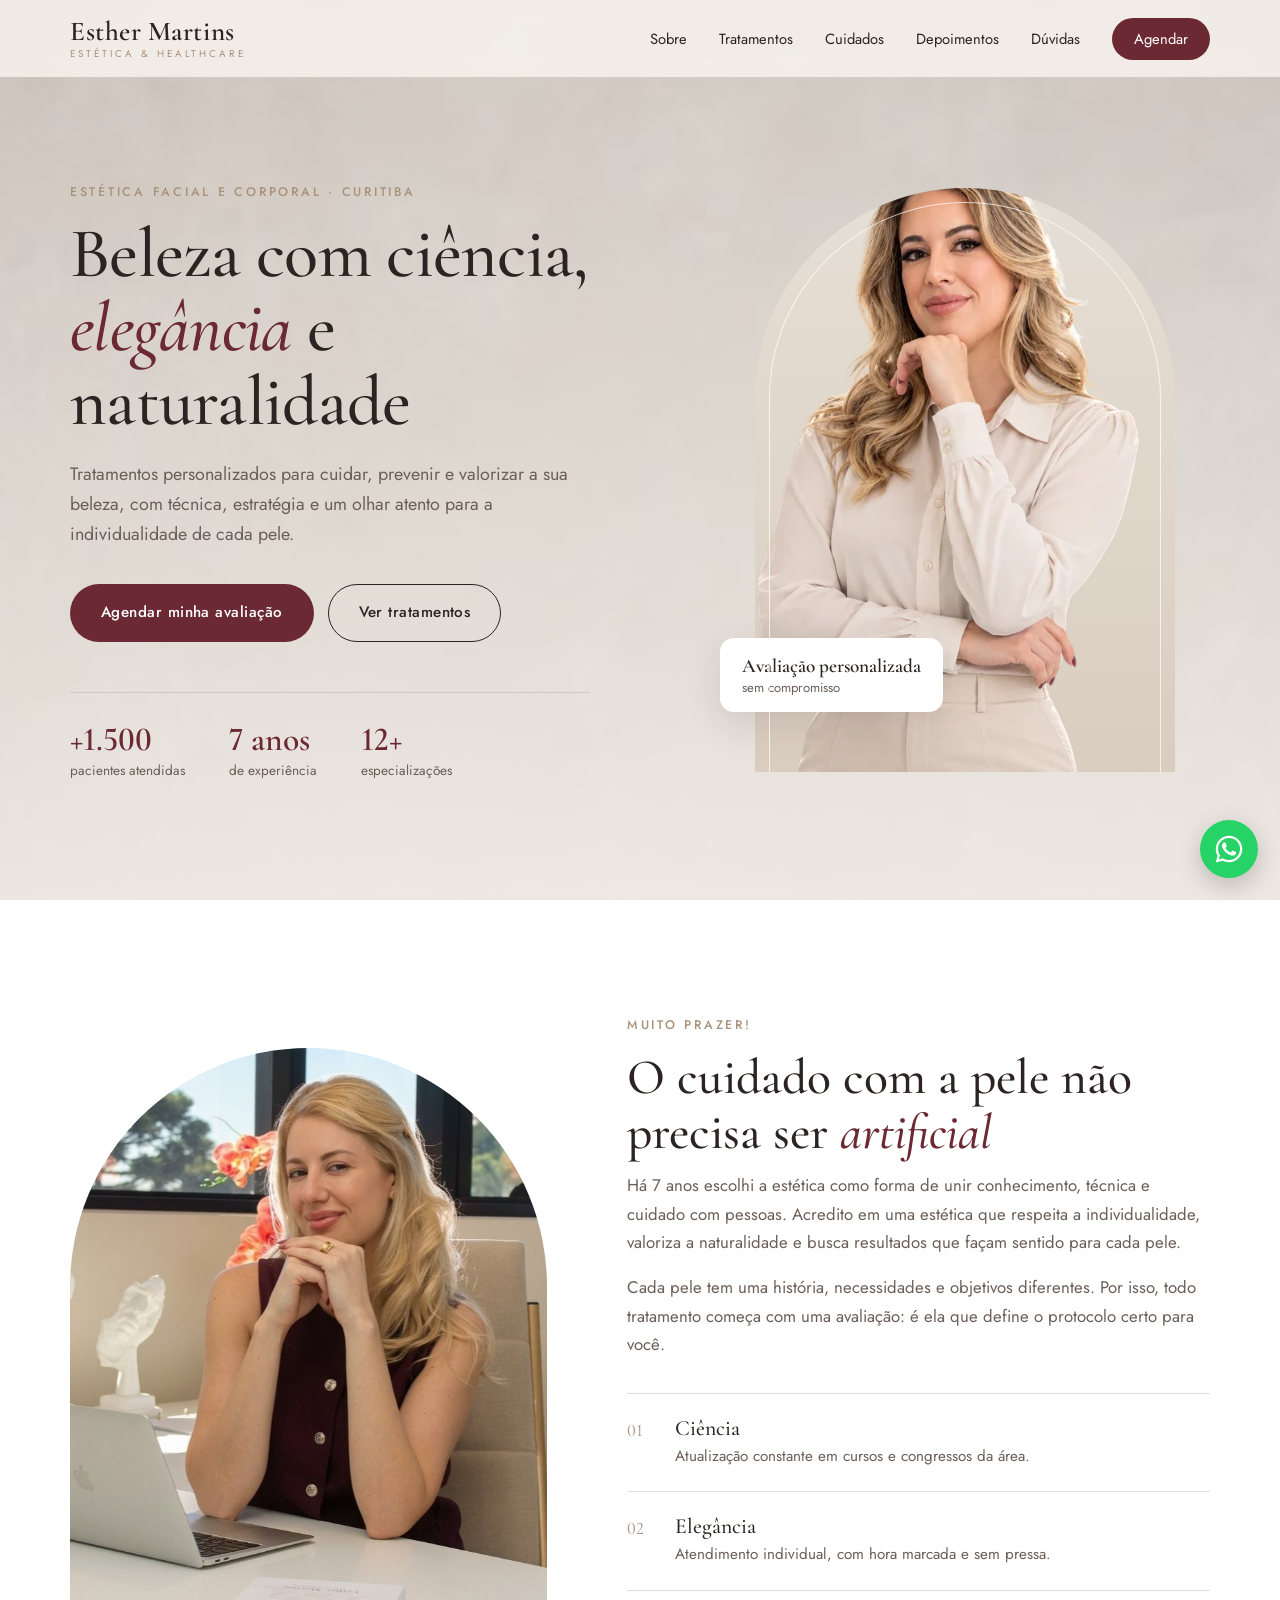
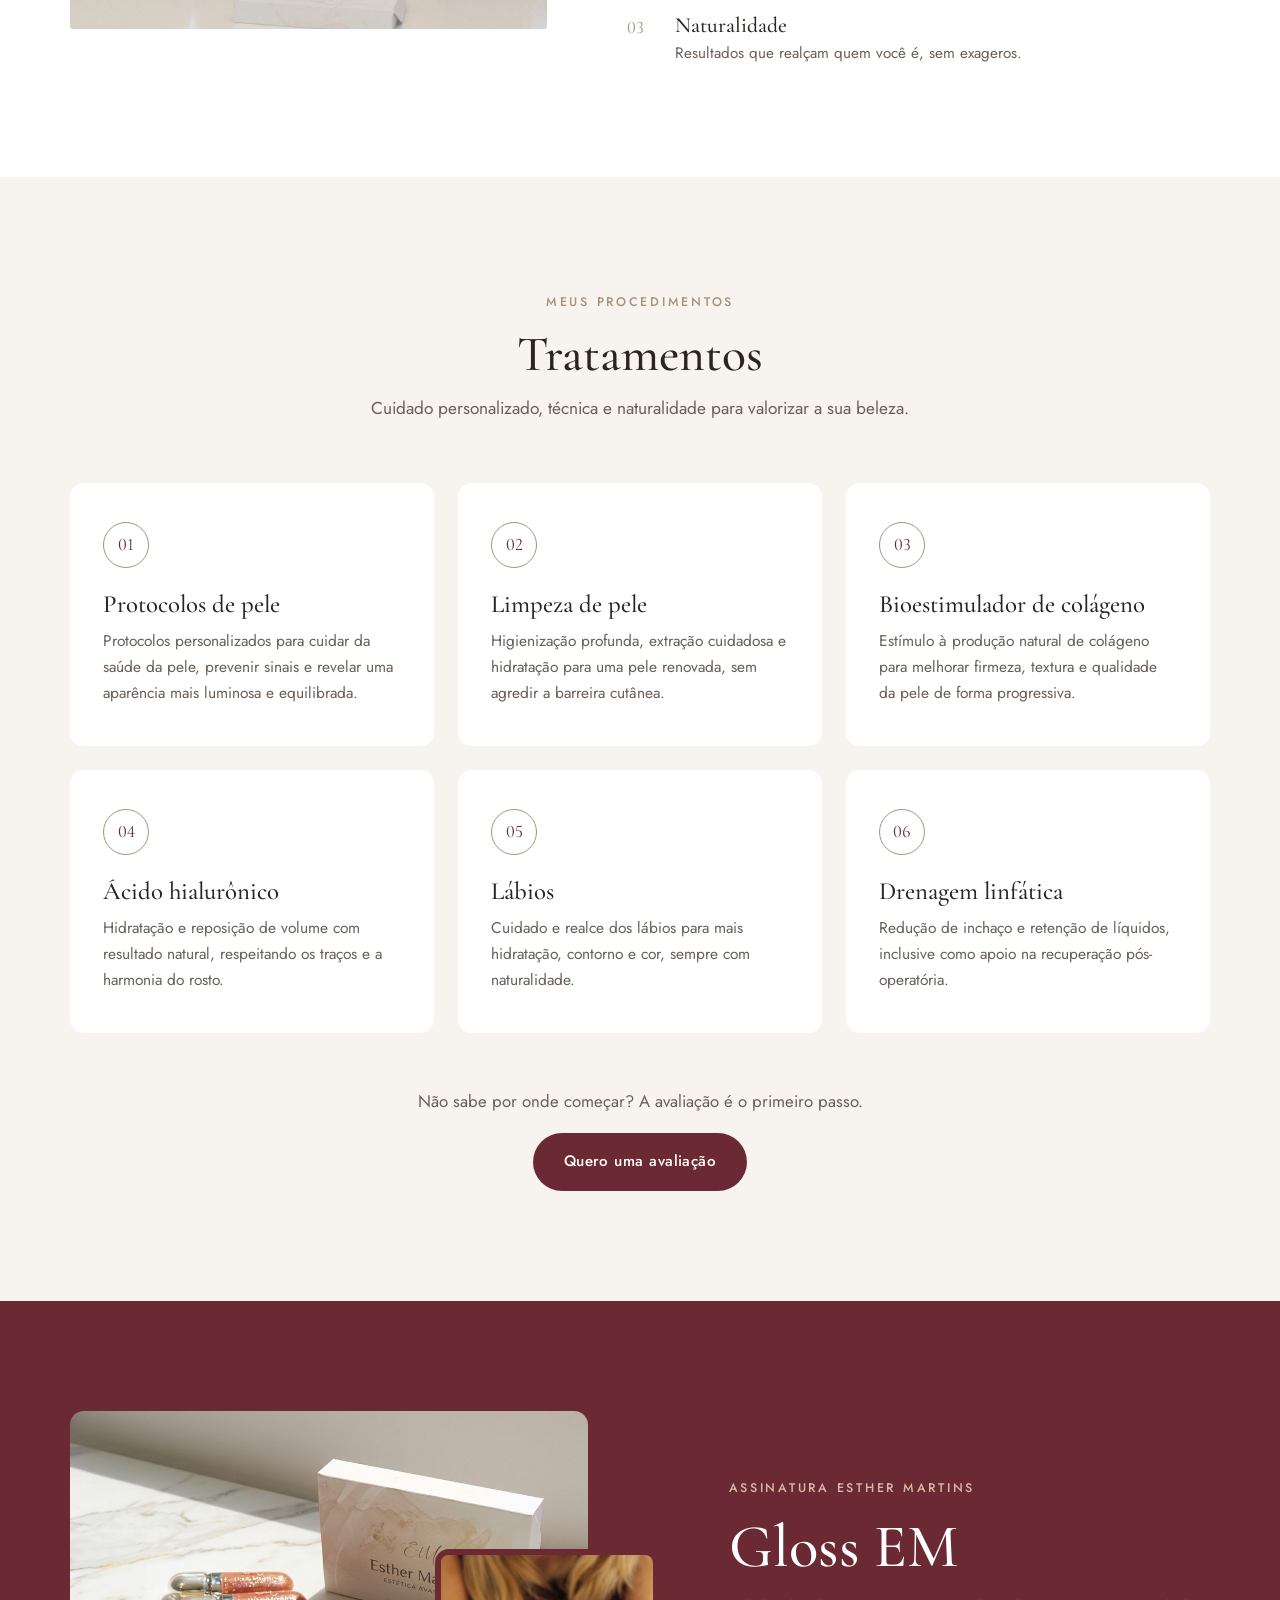
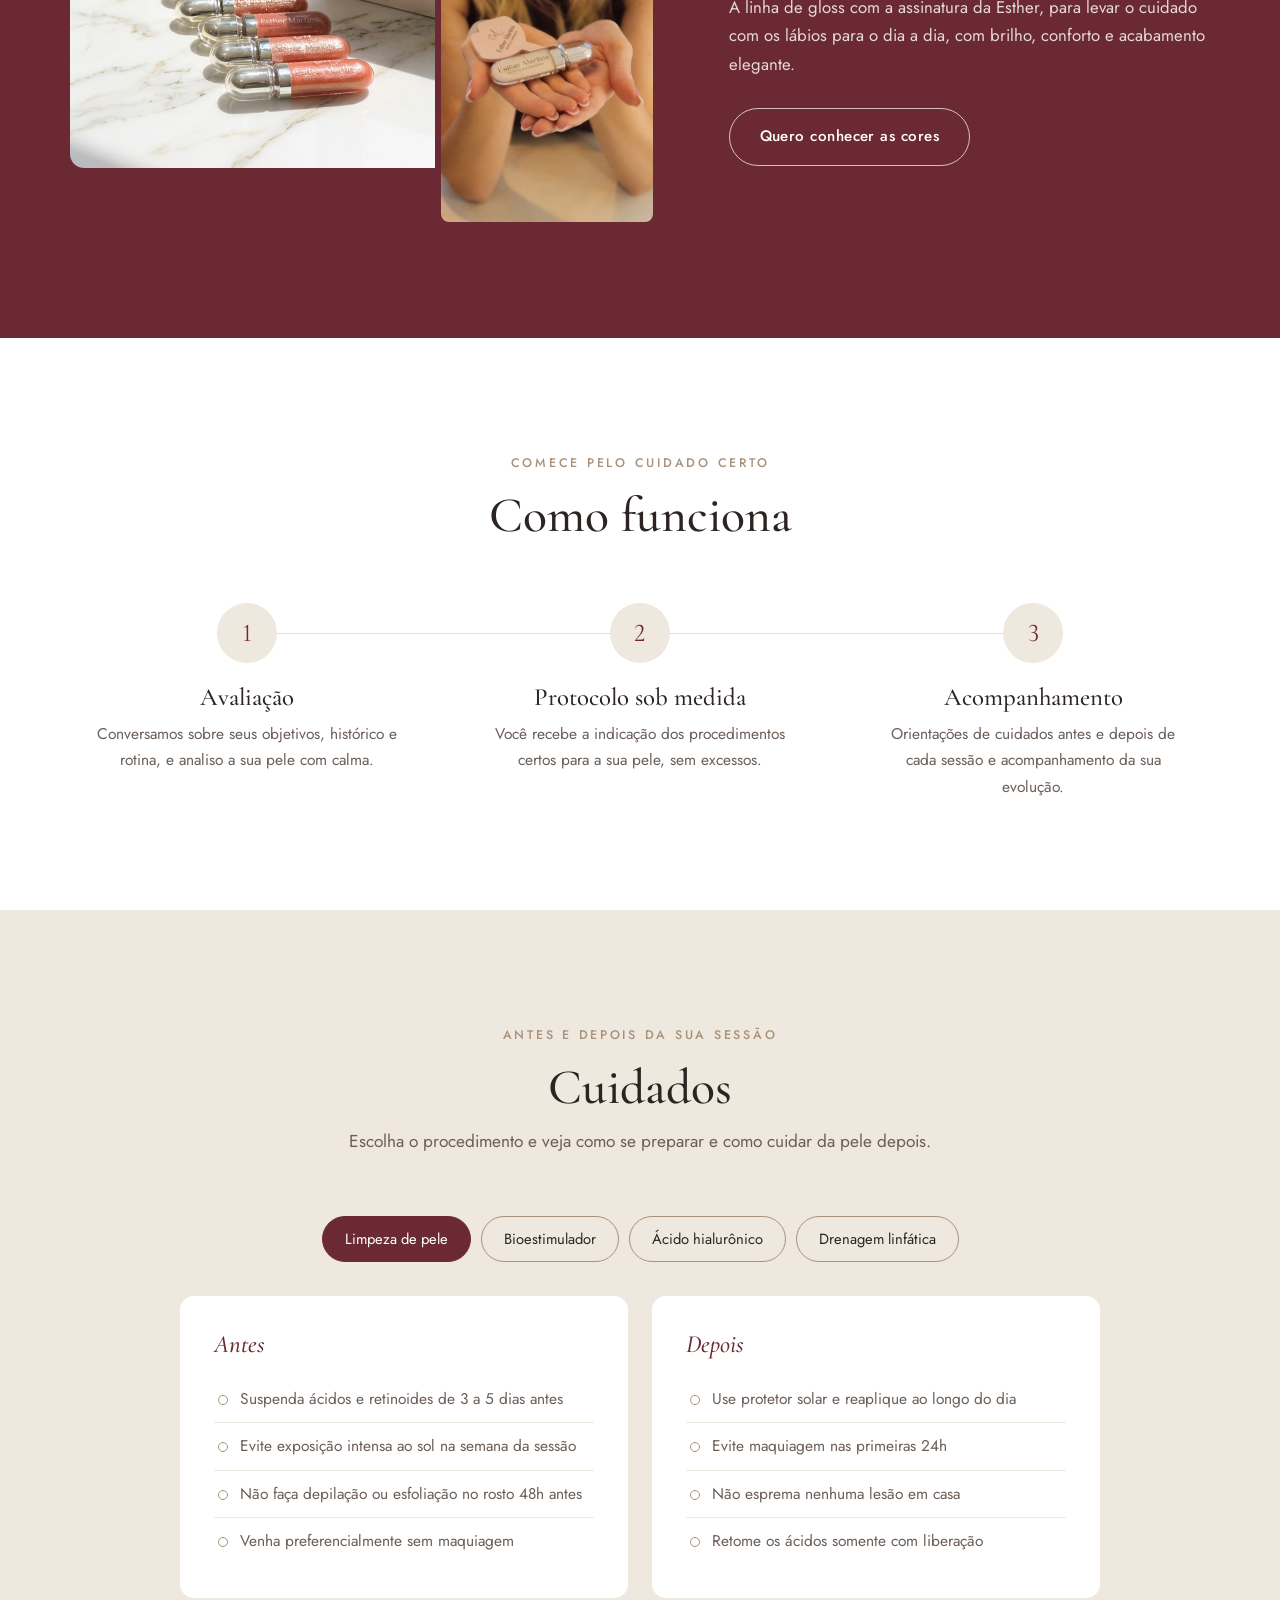
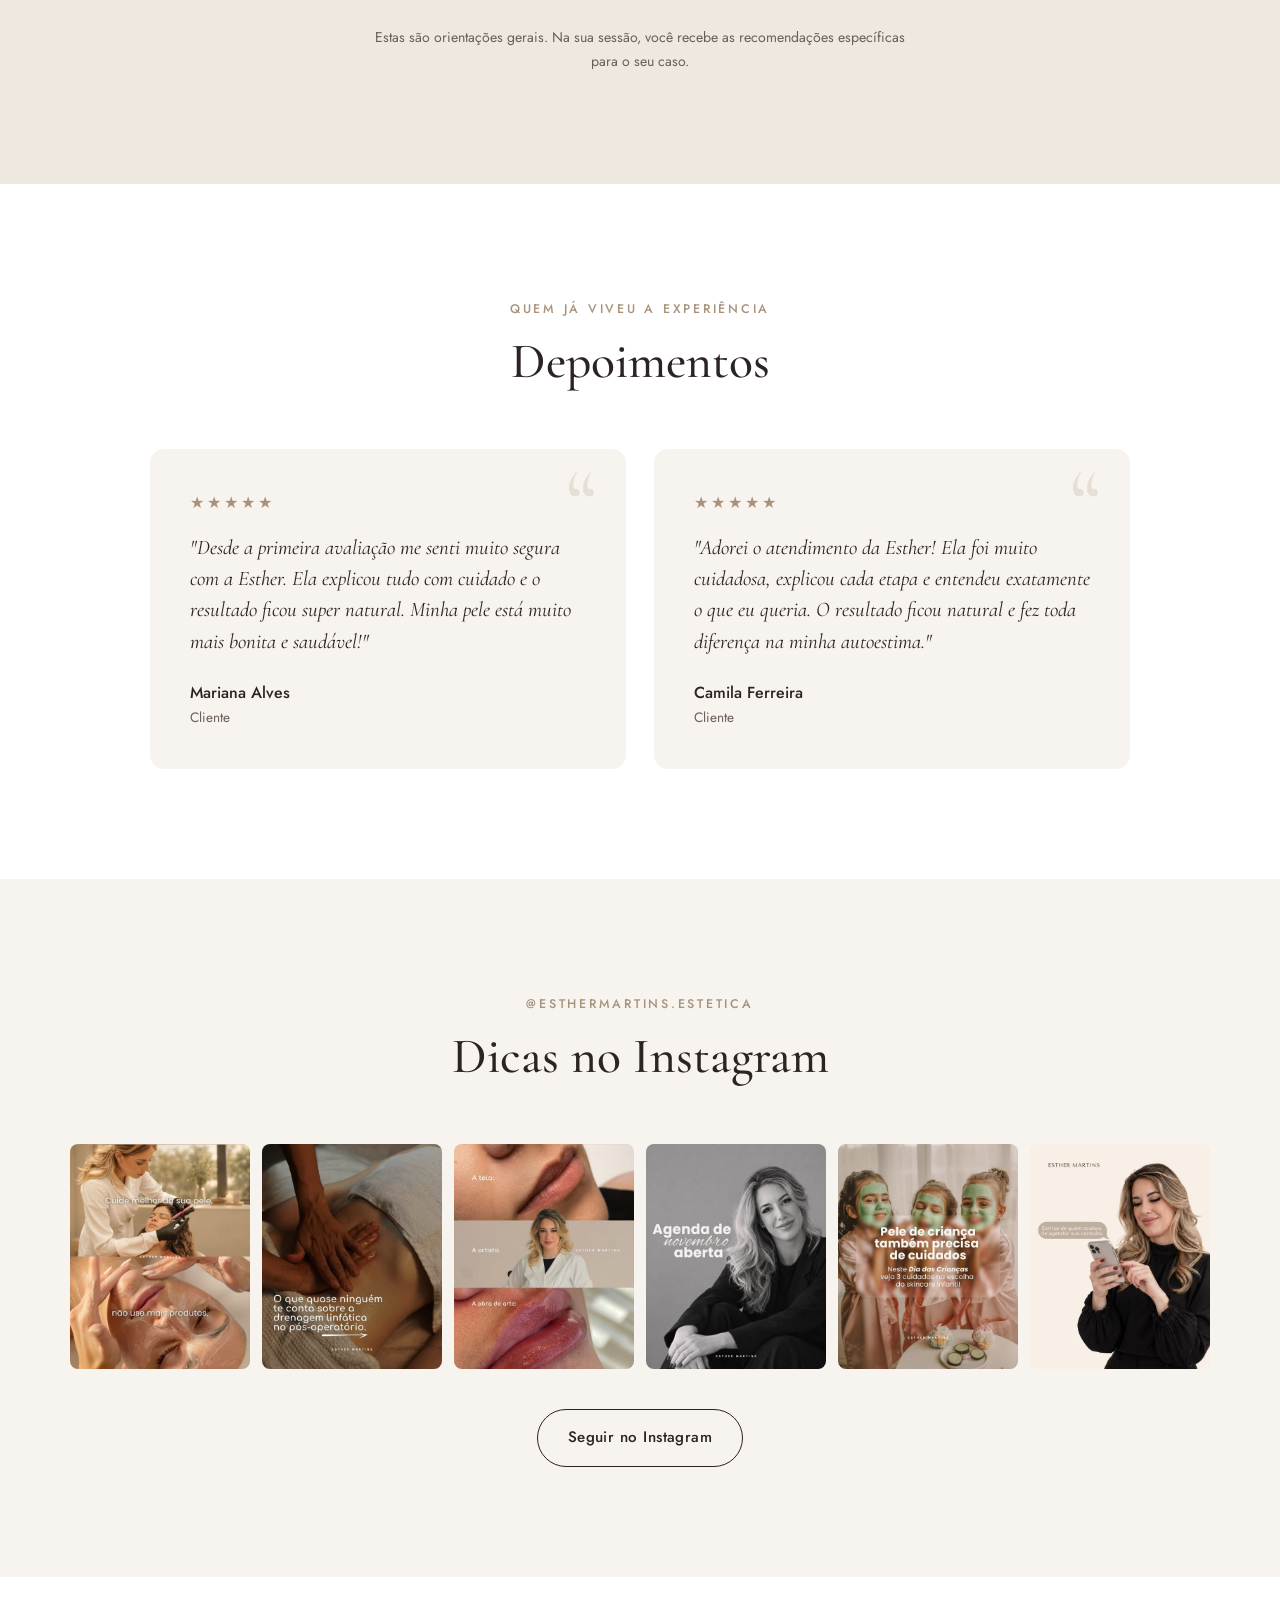
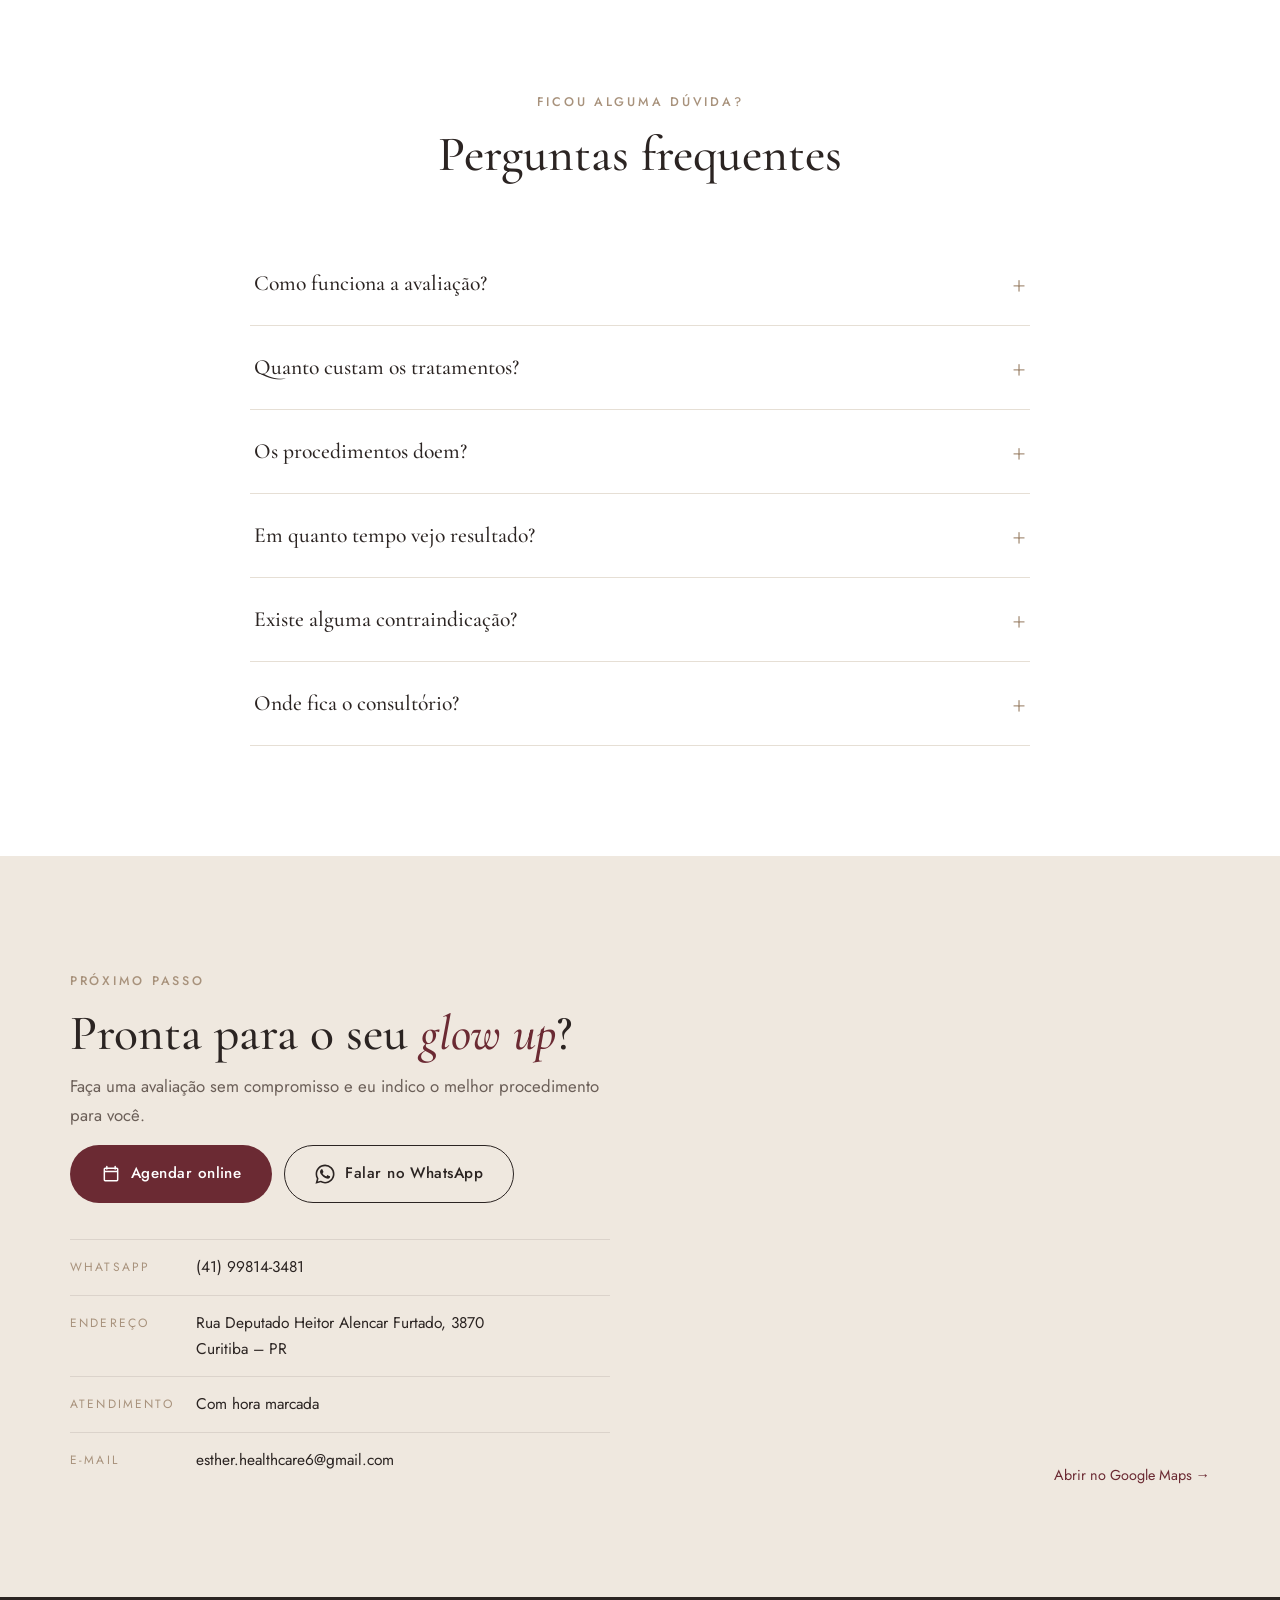
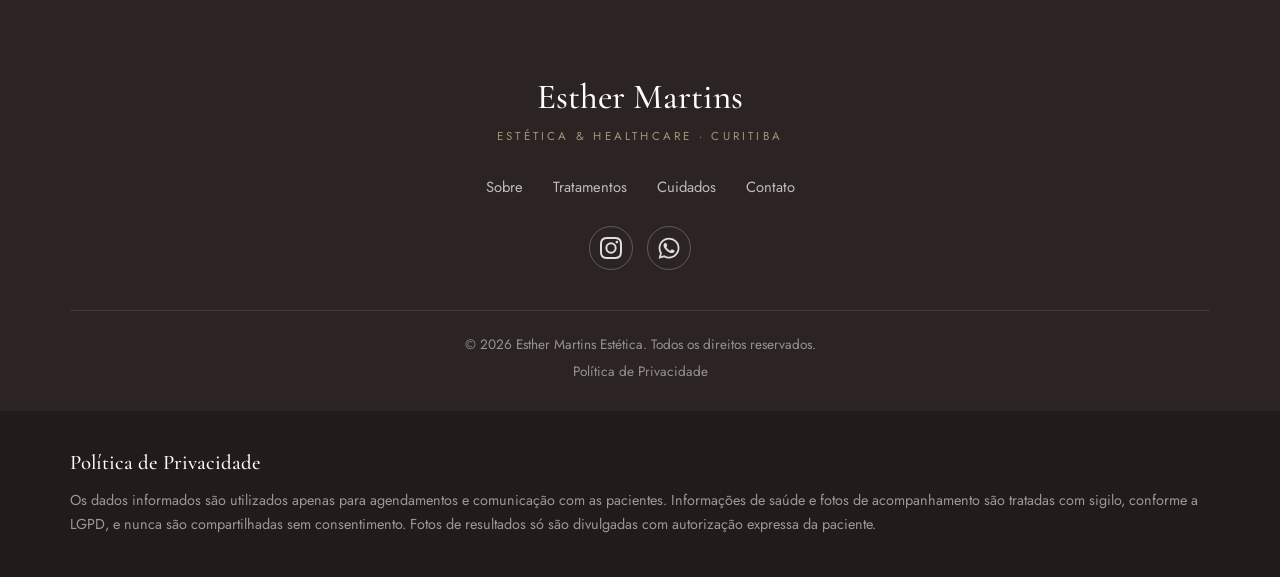
==== commit 44d64779: "Botões de agendar levam à agenda online O topo, a chamada da avaliação e o contato abrem a agenda (a" ====
--- a/index.html
+++ b/index.html
@@ -34,7 +34,7 @@
                     <li><a href="#cuidados">Cuidados</a></li>
                     <li><a href="#depoimentos">Depoimentos</a></li>
                     <li><a href="#faq">Dúvidas</a></li>
-                    <li><a href="#contato" class="nav-cta">Agendar</a></li>
+                    <li><a href="https://agenda-esther.gddigital.com.br/" class="nav-cta">Agendar</a></li>
                 </ul>
             </nav>
         </div>
@@ -49,8 +49,8 @@
                 <h1>Beleza com ciência, <em>elegância</em> e naturalidade</h1>
                 <p class="hero-subtitle">Tratamentos personalizados para cuidar, prevenir e valorizar a sua beleza, com técnica, estratégia e um olhar atento para a individualidade de cada pele.</p>
                 <div class="hero-buttons">
-                    <!-- EDITÁVEL: Link do WhatsApp -->
-                    <a href="https://wa.me/5541998143481" class="btn btn-primary" target="_blank" rel="noopener">Agendar minha avaliação</a>
+                    <!-- EDITÁVEL: Link da agenda online (?s=1 abre direto na avaliação) -->
+                    <a href="https://agenda-esther.gddigital.com.br/?s=1" class="btn btn-primary">Agendar minha avaliação</a>
                     <a href="#servicos" class="btn btn-secondary">Ver tratamentos</a>
                 </div>
                 <!-- Números divulgados pela própria Esther (bio do Instagram e site no Canva) -->
@@ -168,7 +168,7 @@
             </div>
             <div class="servicos-cta">
                 <p>Não sabe por onde começar? A avaliação é o primeiro passo.</p>
-                <a href="https://wa.me/5541998143481" class="btn btn-primary" target="_blank" rel="noopener">Quero uma avaliação</a>
+                <a href="https://agenda-esther.gddigital.com.br/?s=1" class="btn btn-primary">Quero uma avaliação</a>
             </div>
         </div>
     </section>
@@ -428,7 +428,7 @@
                         <span class="faq-icon">+</span>
                     </button>
                     <div class="faq-answer">
-                        <p>Na Rua Deputado Heitor Alencar Furtado, 3870, em Curitiba. O atendimento é com hora marcada, agendado pelo WhatsApp.</p>
+                        <p>Na Rua Deputado Heitor Alencar Furtado, 3870, em Curitiba. O atendimento é com hora marcada: você agenda pelo site, escolhendo o dia e o horário livre, ou pelo WhatsApp.</p>
                     </div>
                 </div>
             </div>
@@ -443,10 +443,16 @@
                     <span class="eyebrow">Próximo passo</span>
                     <h2>Pronta para o seu <em>glow up</em>?</h2>
                     <p>Faça uma avaliação sem compromisso e eu indico o melhor procedimento para você.</p>
-                    <a href="https://wa.me/5541998143481" class="btn btn-whatsapp" target="_blank" rel="noopener">
-                        <svg viewBox="0 0 24 24" width="20" height="20" aria-hidden="true"><path fill="currentColor" d="M17.47 14.38c-.3-.15-1.75-.86-2.02-.96-.27-.1-.47-.15-.67.15-.2.3-.77.96-.94 1.16-.17.2-.35.22-.64.07-.3-.15-1.25-.46-2.38-1.47-.88-.79-1.47-1.76-1.65-2.06-.17-.3-.02-.46.13-.6.13-.14.3-.35.45-.52.15-.17.2-.3.3-.5.1-.2.05-.37-.03-.52-.07-.15-.67-1.6-.92-2.2-.24-.57-.48-.5-.67-.5h-.57c-.2 0-.52.07-.8.37-.27.3-1.04 1.02-1.04 2.48s1.07 2.88 1.21 3.08c.15.2 2.1 3.2 5.08 4.48.71.31 1.26.49 1.7.63.71.22 1.36.19 1.87.12.57-.09 1.75-.72 2-1.41.25-.7.25-1.29.17-1.41-.07-.13-.27-.2-.57-.35M12.05 21.5h-.01a9.4 9.4 0 0 1-4.8-1.31l-.34-.2-3.57.93.95-3.48-.22-.36A9.4 9.4 0 0 1 2.6 12.06C2.6 6.84 6.84 2.6 12.06 2.6a9.4 9.4 0 0 1 9.4 9.45c0 5.21-4.24 9.45-9.41 9.45m8.03-17.48A11.3 11.3 0 0 0 12.05.7C5.79.7.69 5.8.69 12.06c0 2 .52 3.95 1.52 5.67L.6 23.6l6.02-1.58a11.3 11.3 0 0 0 5.43 1.38c6.26 0 11.36-5.1 11.36-11.36 0-3.03-1.18-5.89-3.33-8.03"/></svg>
-                        Agendar pelo WhatsApp
-                    </a>
+                    <div class="contato-botoes">
+                        <a href="https://agenda-esther.gddigital.com.br/" class="btn btn-primary">
+                            <svg viewBox="0 0 24 24" width="20" height="20" aria-hidden="true"><path fill="none" stroke="currentColor" stroke-width="1.8" stroke-linecap="round" d="M7 3v3M17 3v3M4 9h16M5 5h14a1 1 0 0 1 1 1v13a1 1 0 0 1-1 1H5a1 1 0 0 1-1-1V6a1 1 0 0 1 1-1z"/></svg>
+                            Agendar online
+                        </a>
+                        <a href="https://wa.me/5541998143481" class="btn btn-secondary" target="_blank" rel="noopener">
+                            <svg viewBox="0 0 24 24" width="20" height="20" aria-hidden="true"><path fill="currentColor" d="M17.47 14.38c-.3-.15-1.75-.86-2.02-.96-.27-.1-.47-.15-.67.15-.2.3-.77.96-.94 1.16-.17.2-.35.22-.64.07-.3-.15-1.25-.46-2.38-1.47-.88-.79-1.47-1.76-1.65-2.06-.17-.3-.02-.46.13-.6.13-.14.3-.35.45-.52.15-.17.2-.3.3-.5.1-.2.05-.37-.03-.52-.07-.15-.67-1.6-.92-2.2-.24-.57-.48-.5-.67-.5h-.57c-.2 0-.52.07-.8.37-.27.3-1.04 1.02-1.04 2.48s1.07 2.88 1.21 3.08c.15.2 2.1 3.2 5.08 4.48.71.31 1.26.49 1.7.63.71.22 1.36.19 1.87.12.57-.09 1.75-.72 2-1.41.25-.7.25-1.29.17-1.41-.07-.13-.27-.2-.57-.35M12.05 21.5h-.01a9.4 9.4 0 0 1-4.8-1.31l-.34-.2-3.57.93.95-3.48-.22-.36A9.4 9.4 0 0 1 2.6 12.06C2.6 6.84 6.84 2.6 12.06 2.6a9.4 9.4 0 0 1 9.4 9.45c0 5.21-4.24 9.45-9.41 9.45m8.03-17.48A11.3 11.3 0 0 0 12.05.7C5.79.7.69 5.8.69 12.06c0 2 .52 3.95 1.52 5.67L.6 23.6l6.02-1.58a11.3 11.3 0 0 0 5.43 1.38c6.26 0 11.36-5.1 11.36-11.36 0-3.03-1.18-5.89-3.33-8.03"/></svg>
+                            Falar no WhatsApp
+                        </a>
+                    </div>
 
                     <ul class="info-list">
                         <!-- EDITÁVEL: Informações de contato -->
--- a/style.css
+++ b/style.css
@@ -167,6 +167,13 @@
     transform: translateY(-2px);
 }
 
+.contato-botoes {
+    display: flex;
+    flex-wrap: wrap;
+    gap: 12px;
+    margin: 10px 0 36px;
+}
+
 /* ========== HEADER / NAVEGAÇÃO ========== */
 .header {
     position: fixed;
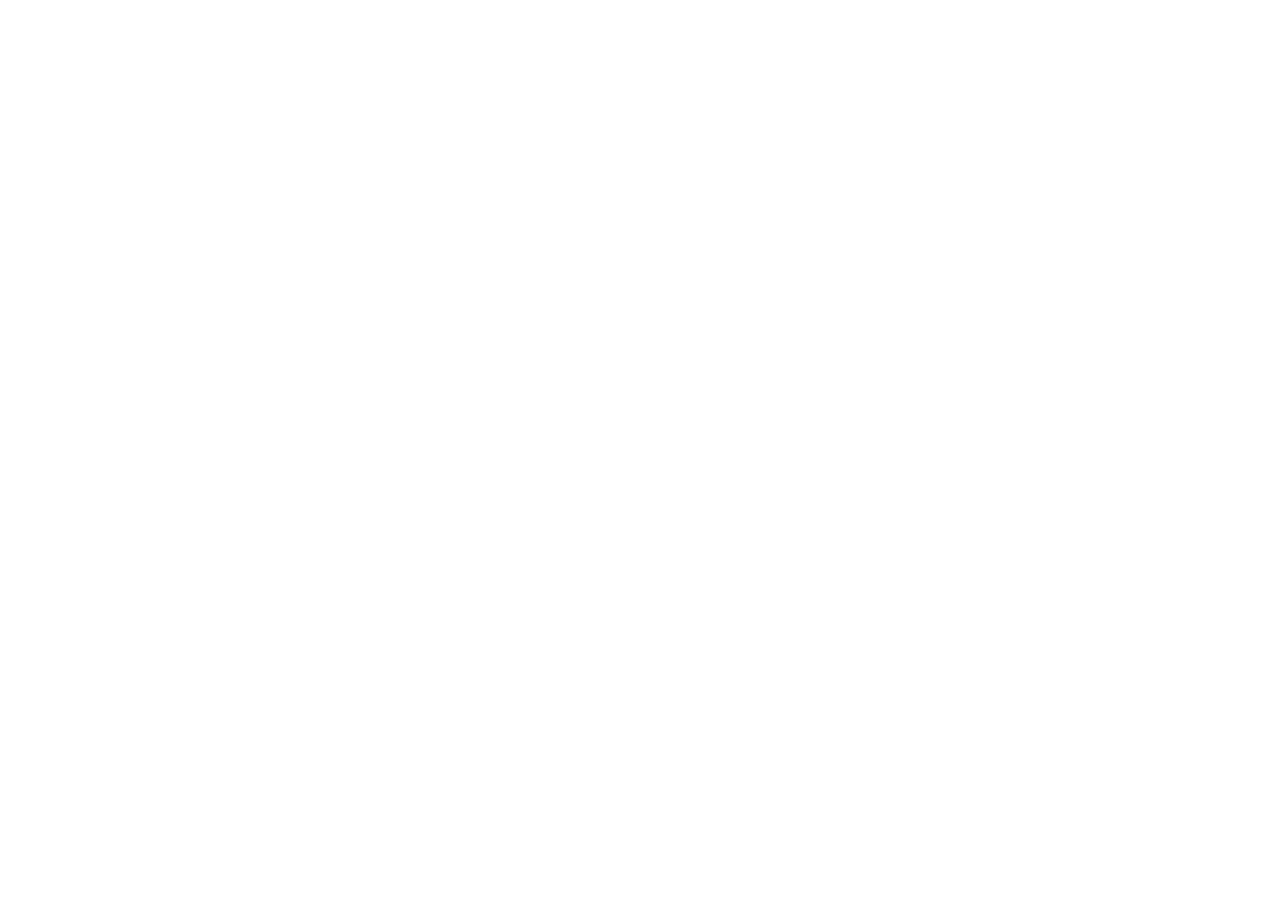
==== commit 93db36b1: "Redireciona para esthermartins.gddigital.com.br Co-Authored-By: Claude Opus 5.5 <noreply@anthropic.c" ====
--- a/index.html
+++ b/index.html
@@ -1,539 +1,16 @@
 <!DOCTYPE html>
 <html lang="pt-BR">
 <head>
-    <meta charset="UTF-8">
-    <meta name="viewport" content="width=device-width, initial-scale=1.0">
-    <meta name="description" content="Esther Martins - Estética facial e corporal em Curitiba. Protocolos de pele personalizados, limpeza de pele, bioestimulador de colágeno e drenagem linfática. Beleza com ciência, elegância e naturalidade.">
-    <title>Esther Martins | Estética Facial e Corporal em Curitiba</title>
-    <link rel="icon" type="image/png" href="images/favicon.png">
-    <link rel="preconnect" href="https://fonts.googleapis.com">
-    <link rel="preconnect" href="https://fonts.gstatic.com" crossorigin>
-    <link href="https://fonts.googleapis.com/css2?family=Cormorant+Garamond:ital,wght@0,500;0,600;1,500&family=Jost:wght@300;400;500;600&display=swap" rel="stylesheet">
-    <link rel="stylesheet" href="style.css">
+<meta charset="UTF-8">
+<meta name="viewport" content="width=device-width, initial-scale=1.0">
+<title>Esther Martins · Estética & Healthcare</title>
+<link rel="canonical" href="https://esthermartins.gddigital.com.br/">
+<meta name="robots" content="noindex">
+<meta http-equiv="refresh" content="0; url=https://esthermartins.gddigital.com.br/">
+<script>location.replace('https://esthermartins.gddigital.com.br/' + location.search + location.hash);</script>
+<style>body{font-family:system-ui,sans-serif;background:#f6f1ec;color:#3a2a2c;display:grid;place-items:center;min-height:100vh;margin:0;text-align:center;padding:16px}a{color:#6b2a33}</style>
 </head>
 <body>
-    <!-- ========== HEADER ========== -->
-    <header class="header" id="header">
-        <div class="container">
-            <nav class="nav">
-                <!-- EDITÁVEL: Nome/logo (peça à Esther o arquivo do logo em alta resolução) -->
-                <a href="#inicio" class="logo">
-                    <span class="logo-name">Esther Martins</span>
-                    <span class="logo-tag">Estética &amp; Healthcare</span>
-                </a>
-
-                <button class="nav-toggle" id="navToggle" aria-label="Abrir menu">
-                    <span></span>
-                    <span></span>
-                    <span></span>
-                </button>
-
-                <ul class="nav-menu" id="navMenu">
-                    <li><a href="#sobre">Sobre</a></li>
-                    <li><a href="#servicos">Tratamentos</a></li>
-                    <li><a href="#cuidados">Cuidados</a></li>
-                    <li><a href="#depoimentos">Depoimentos</a></li>
-                    <li><a href="#faq">Dúvidas</a></li>
-                    <li><a href="https://agenda-esther.gddigital.com.br/" class="nav-cta">Agendar</a></li>
-                </ul>
-            </nav>
-        </div>
-    </header>
-
-    <!-- ========== HERO ========== -->
-    <section class="hero" id="inicio">
-        <div class="container">
-            <div class="hero-content">
-                <span class="eyebrow">Estética facial e corporal · Curitiba</span>
-                <!-- EDITÁVEL: Título principal (frase da bio do Instagram) -->
-                <h1>Beleza com ciência, <em>elegância</em> e naturalidade</h1>
-                <p class="hero-subtitle">Tratamentos personalizados para cuidar, prevenir e valorizar a sua beleza, com técnica, estratégia e um olhar atento para a individualidade de cada pele.</p>
-                <div class="hero-buttons">
-                    <!-- EDITÁVEL: Link da agenda online (?s=1 abre direto na avaliação) -->
-                    <a href="https://agenda-esther.gddigital.com.br/?s=1" class="btn btn-primary">Agendar minha avaliação</a>
-                    <a href="#servicos" class="btn btn-secondary">Ver tratamentos</a>
-                </div>
-                <!-- Números divulgados pela própria Esther (bio do Instagram e site no Canva) -->
-                <div class="hero-stats">
-                    <div class="stat">
-                        <span class="stat-number">+1.500</span>
-                        <span class="stat-label">pacientes atendidas</span>
-                    </div>
-                    <div class="stat">
-                        <span class="stat-number">7 anos</span>
-                        <span class="stat-label">de experiência</span>
-                    </div>
-                    <div class="stat">
-                        <span class="stat-number">12+</span>
-                        <span class="stat-label">especializações</span>
-                    </div>
-                </div>
-            </div>
-            <div class="hero-visual">
-                <div class="hero-arch">
-                    <picture>
-                        <source srcset="images/esther-retrato.webp" type="image/webp">
-                        <img src="images/esther-retrato.png" alt="Esther Martins, esteticista em Curitiba" class="hero-portrait" width="479" height="770">
-                    </picture>
-                </div>
-                <div class="floating-badge">
-                    <strong>Avaliação personalizada</strong>
-                    <span>sem compromisso</span>
-                </div>
-            </div>
-        </div>
-    </section>
-
-    <!-- ========== SOBRE ========== -->
-    <section class="sobre" id="sobre">
-        <div class="container">
-            <div class="sobre-content">
-                <div class="sobre-image">
-                    <img src="images/esther-consultorio.jpg" alt="Esther Martins em seu consultório" loading="lazy" width="843" height="843">
-                </div>
-                <div class="sobre-info">
-                    <span class="eyebrow">Muito prazer!</span>
-                    <h2>O cuidado com a pele não precisa ser <em>artificial</em></h2>
-                    <!-- EDITÁVEL: Texto sobre (baseado no site da própria Esther) -->
-                    <p>Há 7 anos escolhi a estética como forma de unir conhecimento, técnica e cuidado com pessoas. Acredito em uma estética que respeita a individualidade, valoriza a naturalidade e busca resultados que façam sentido para cada pele.</p>
-                    <p>Cada pele tem uma história, necessidades e objetivos diferentes. Por isso, todo tratamento começa com uma avaliação: é ela que define o protocolo certo para você.</p>
-                    <div class="sobre-features">
-                        <div class="feature">
-                            <span class="feature-num">01</span>
-                            <div>
-                                <h3>Ciência</h3>
-                                <p>Atualização constante em cursos e congressos da área.</p>
-                            </div>
-                        </div>
-                        <div class="feature">
-                            <span class="feature-num">02</span>
-                            <div>
-                                <h3>Elegância</h3>
-                                <p>Atendimento individual, com hora marcada e sem pressa.</p>
-                            </div>
-                        </div>
-                        <div class="feature">
-                            <span class="feature-num">03</span>
-                            <div>
-                                <h3>Naturalidade</h3>
-                                <p>Resultados que realçam quem você é, sem exageros.</p>
-                            </div>
-                        </div>
-                    </div>
-                </div>
-            </div>
-        </div>
-    </section>
-
-    <!-- ========== SERVIÇOS / TRATAMENTOS ========== -->
-    <!-- EDITÁVEL: Confirmar a lista com a Esther. Sem preços: ela indica o protocolo na avaliação -->
-    <section class="servicos" id="servicos">
-        <div class="container">
-            <div class="section-header">
-                <span class="eyebrow">Meus procedimentos</span>
-                <h2>Tratamentos</h2>
-                <p>Cuidado personalizado, técnica e naturalidade para valorizar a sua beleza.</p>
-            </div>
-            <div class="servicos-grid">
-                <article class="servico-card">
-                    <span class="servico-num">01</span>
-                    <h3>Protocolos de pele</h3>
-                    <p>Protocolos personalizados para cuidar da saúde da pele, prevenir sinais e revelar uma aparência mais luminosa e equilibrada.</p>
-                </article>
-                <article class="servico-card">
-                    <span class="servico-num">02</span>
-                    <h3>Limpeza de pele</h3>
-                    <p>Higienização profunda, extração cuidadosa e hidratação para uma pele renovada, sem agredir a barreira cutânea.</p>
-                </article>
-                <article class="servico-card">
-                    <span class="servico-num">03</span>
-                    <h3>Bioestimulador de colágeno</h3>
-                    <p>Estímulo à produção natural de colágeno para melhorar firmeza, textura e qualidade da pele de forma progressiva.</p>
-                </article>
-                <article class="servico-card">
-                    <span class="servico-num">04</span>
-                    <h3>Ácido hialurônico</h3>
-                    <p>Hidratação e reposição de volume com resultado natural, respeitando os traços e a harmonia do rosto.</p>
-                </article>
-                <article class="servico-card">
-                    <span class="servico-num">05</span>
-                    <h3>Lábios</h3>
-                    <p>Cuidado e realce dos lábios para mais hidratação, contorno e cor, sempre com naturalidade.</p>
-                </article>
-                <article class="servico-card">
-                    <span class="servico-num">06</span>
-                    <h3>Drenagem linfática</h3>
-                    <p>Redução de inchaço e retenção de líquidos, inclusive como apoio na recuperação pós-operatória.</p>
-                </article>
-            </div>
-            <div class="servicos-cta">
-                <p>Não sabe por onde começar? A avaliação é o primeiro passo.</p>
-                <a href="https://agenda-esther.gddigital.com.br/?s=1" class="btn btn-primary">Quero uma avaliação</a>
-            </div>
-        </div>
-    </section>
-
-    <!-- ========== GLOSS EM ========== -->
-    <!-- EDITÁVEL: Confirmar com a Esther as informações da linha Gloss EM (cores, onde comprar) -->
-    <section class="gloss" id="gloss">
-        <div class="container">
-            <div class="gloss-content">
-                <div class="gloss-images">
-                    <img src="images/gloss-em-kit.jpg" alt="Kit de gloss Esther Martins" class="gloss-main" loading="lazy" width="1200" height="670">
-                    <img src="images/gloss-em-maos.jpg" alt="Gloss EM nas mãos" class="gloss-detail" loading="lazy" width="640" height="800">
-                </div>
-                <div class="gloss-info">
-                    <span class="eyebrow">Assinatura Esther Martins</span>
-                    <h2>Gloss EM</h2>
-                    <p>A linha de gloss com a assinatura da Esther, para levar o cuidado com os lábios para o dia a dia, com brilho, conforto e acabamento elegante.</p>
-                    <a href="https://wa.me/5541998143481?text=Ol%C3%A1%2C%20Esther!%20Quero%20saber%20mais%20sobre%20o%20Gloss%20EM." class="btn btn-secondary" target="_blank" rel="noopener">Quero conhecer as cores</a>
-                </div>
-            </div>
-        </div>
-    </section>
-
-    <!-- ========== COMO FUNCIONA ========== -->
-    <section class="processo">
-        <div class="container">
-            <div class="section-header">
-                <span class="eyebrow">Comece pelo cuidado certo</span>
-                <h2>Como funciona</h2>
-            </div>
-            <div class="processo-grid">
-                <div class="passo">
-                    <span class="passo-num">1</span>
-                    <h3>Avaliação</h3>
-                    <p>Conversamos sobre seus objetivos, histórico e rotina, e analiso a sua pele com calma.</p>
-                </div>
-                <div class="passo">
-                    <span class="passo-num">2</span>
-                    <h3>Protocolo sob medida</h3>
-                    <p>Você recebe a indicação dos procedimentos certos para a sua pele, sem excessos.</p>
-                </div>
-                <div class="passo">
-                    <span class="passo-num">3</span>
-                    <h3>Acompanhamento</h3>
-                    <p>Orientações de cuidados antes e depois de cada sessão e acompanhamento da sua evolução.</p>
-                </div>
-            </div>
-        </div>
-    </section>
-
-    <!-- ========== CUIDADOS PRÉ E PÓS ========== -->
-    <!-- EDITÁVEL: Orientações gerais de referência. A Esther DEVE revisar e ajustar ao protocolo dela -->
-    <section class="cuidados" id="cuidados">
-        <div class="container">
-            <div class="section-header">
-                <span class="eyebrow">Antes e depois da sua sessão</span>
-                <h2>Cuidados</h2>
-                <p>Escolha o procedimento e veja como se preparar e como cuidar da pele depois.</p>
-            </div>
-
-            <div class="cuidados-tabs" role="tablist" aria-label="Procedimentos">
-                <button class="tab active" role="tab" aria-selected="true" data-tab="limpeza">Limpeza de pele</button>
-                <button class="tab" role="tab" aria-selected="false" data-tab="bioestimulador">Bioestimulador</button>
-                <button class="tab" role="tab" aria-selected="false" data-tab="hialuronico">Ácido hialurônico</button>
-                <button class="tab" role="tab" aria-selected="false" data-tab="drenagem">Drenagem linfática</button>
-            </div>
-
-            <div class="cuidados-panel active" id="tab-limpeza" role="tabpanel">
-                <div class="cuidado-col">
-                    <h3>Antes</h3>
-                    <ul>
-                        <li>Suspenda ácidos e retinoides de 3 a 5 dias antes</li>
-                        <li>Evite exposição intensa ao sol na semana da sessão</li>
-                        <li>Não faça depilação ou esfoliação no rosto 48h antes</li>
-                        <li>Venha preferencialmente sem maquiagem</li>
-                    </ul>
-                </div>
-                <div class="cuidado-col">
-                    <h3>Depois</h3>
-                    <ul>
-                        <li>Use protetor solar e reaplique ao longo do dia</li>
-                        <li>Evite maquiagem nas primeiras 24h</li>
-                        <li>Não esprema nenhuma lesão em casa</li>
-                        <li>Retome os ácidos somente com liberação</li>
-                    </ul>
-                </div>
-            </div>
-
-            <div class="cuidados-panel" id="tab-bioestimulador" role="tabpanel">
-                <div class="cuidado-col">
-                    <h3>Antes</h3>
-                    <ul>
-                        <li>Informe medicamentos em uso, principalmente anticoagulantes</li>
-                        <li>Evite bebida alcoólica 24h antes</li>
-                        <li>Não esteja com lesões ou inflamações na área</li>
-                        <li>Avise se tiver vacina ou procedimento dentário marcado</li>
-                    </ul>
-                </div>
-                <div class="cuidado-col">
-                    <h3>Depois</h3>
-                    <ul>
-                        <li>Faça as massagens orientadas, quando indicadas</li>
-                        <li>Evite academia e calor intenso por 24 a 48h</li>
-                        <li>Não deite sobre a área tratada nas primeiras horas</li>
-                        <li>Proteção solar diária: o resultado é progressivo</li>
-                    </ul>
-                </div>
-            </div>
-
-            <div class="cuidados-panel" id="tab-hialuronico" role="tabpanel">
-                <div class="cuidado-col">
-                    <h3>Antes</h3>
-                    <ul>
-                        <li>Informe alergias, medicamentos e histórico de herpes labial</li>
-                        <li>Evite álcool e anti-inflamatórios 24h antes, se liberado</li>
-                        <li>Não agende para a véspera de um evento importante</li>
-                        <li>Venha sem maquiagem na região</li>
-                    </ul>
-                </div>
-                <div class="cuidado-col">
-                    <h3>Depois</h3>
-                    <ul>
-                        <li>Compressas frias ajudam a reduzir o inchaço</li>
-                        <li>Não massageie a área, salvo orientação</li>
-                        <li>Evite exercícios, sauna e sol por 24 a 48h</li>
-                        <li>Pequenos roxos e inchaço são normais nos primeiros dias</li>
-                    </ul>
-                </div>
-            </div>
-
-            <div class="cuidados-panel" id="tab-drenagem" role="tabpanel">
-                <div class="cuidado-col">
-                    <h3>Antes</h3>
-                    <ul>
-                        <li>Beba bastante água ao longo do dia</li>
-                        <li>Evite refeições pesadas logo antes da sessão</li>
-                        <li>No pós-operatório, traga a liberação do seu médico</li>
-                        <li>Use roupas confortáveis</li>
-                    </ul>
-                </div>
-                <div class="cuidado-col">
-                    <h3>Depois</h3>
-                    <ul>
-                        <li>Continue se hidratando bem</li>
-                        <li>Reduza sal e alimentos industrializados</li>
-                        <li>Use a cinta ou malha conforme orientação médica</li>
-                        <li>Mantenha a frequência de sessões indicada</li>
-                    </ul>
-                </div>
-            </div>
-
-            <p class="cuidados-nota">Estas são orientações gerais. Na sua sessão, você recebe as recomendações específicas para o seu caso.</p>
-        </div>
-    </section>
-
-    <!-- ========== DEPOIMENTOS ========== -->
-    <!-- EDITÁVEL: Depoimentos retirados do site da Esther. Confirmar se são de clientes reais e pedir autorização -->
-    <section class="depoimentos" id="depoimentos">
-        <div class="container">
-            <div class="section-header">
-                <span class="eyebrow">Quem já viveu a experiência</span>
-                <h2>Depoimentos</h2>
-            </div>
-            <div class="depoimentos-grid">
-                <figure class="depoimento-card">
-                    <div class="depoimento-stars" aria-label="5 estrelas">★★★★★</div>
-                    <blockquote>"Desde a primeira avaliação me senti muito segura com a Esther. Ela explicou tudo com cuidado e o resultado ficou super natural. Minha pele está muito mais bonita e saudável!"</blockquote>
-                    <figcaption>Mariana Alves <span>Cliente</span></figcaption>
-                </figure>
-                <figure class="depoimento-card">
-                    <div class="depoimento-stars" aria-label="5 estrelas">★★★★★</div>
-                    <blockquote>"Adorei o atendimento da Esther! Ela foi muito cuidadosa, explicou cada etapa e entendeu exatamente o que eu queria. O resultado ficou natural e fez toda diferença na minha autoestima."</blockquote>
-                    <figcaption>Camila Ferreira <span>Cliente</span></figcaption>
-                </figure>
-            </div>
-        </div>
-    </section>
-
-    <!-- ========== INSTAGRAM ========== -->
-    <section class="insta">
-        <div class="container">
-            <div class="section-header">
-                <span class="eyebrow">@esthermartins.estetica</span>
-                <h2>Dicas no Instagram</h2>
-            </div>
-            <div class="insta-grid">
-                <a href="https://www.instagram.com/esthermartins.estetica/" target="_blank" rel="noopener"><img src="images/post-pele.jpg" alt="Post: cuide melhor da sua pele" loading="lazy"></a>
-                <a href="https://www.instagram.com/esthermartins.estetica/" target="_blank" rel="noopener"><img src="images/post-drenagem.jpg" alt="Post: drenagem linfática no pós-operatório" loading="lazy"></a>
-                <a href="https://www.instagram.com/esthermartins.estetica/" target="_blank" rel="noopener"><img src="images/post-labios.jpg" alt="Post: resultado em lábios" loading="lazy"></a>
-                <a href="https://www.instagram.com/esthermartins.estetica/" target="_blank" rel="noopener"><img src="images/post-agenda.jpg" alt="Post: agenda aberta" loading="lazy"></a>
-                <a href="https://www.instagram.com/esthermartins.estetica/" target="_blank" rel="noopener"><img src="images/post-pele-infantil.jpg" alt="Post: cuidados com a pele infantil" loading="lazy"></a>
-                <a href="https://www.instagram.com/esthermartins.estetica/" target="_blank" rel="noopener"><img src="images/post-agendamento.jpg" alt="Post: agende sua consulta" loading="lazy"></a>
-            </div>
-            <div class="insta-cta">
-                <a href="https://www.instagram.com/esthermartins.estetica/" class="btn btn-secondary" target="_blank" rel="noopener">Seguir no Instagram</a>
-            </div>
-        </div>
-    </section>
-
-    <!-- ========== FAQ ========== -->
-    <section class="faq" id="faq">
-        <div class="container">
-            <div class="section-header">
-                <span class="eyebrow">Ficou alguma dúvida?</span>
-                <h2>Perguntas frequentes</h2>
-            </div>
-            <div class="faq-list">
-                <!-- EDITÁVEL: Perguntas e respostas -->
-                <div class="faq-item">
-                    <button class="faq-question">
-                        Como funciona a avaliação?
-                        <span class="faq-icon">+</span>
-                    </button>
-                    <div class="faq-answer">
-                        <p>A avaliação é sem compromisso. Conversamos sobre seus objetivos, histórico de saúde e rotina de cuidados, analiso a sua pele e indico o protocolo mais adequado para você.</p>
-                    </div>
-                </div>
-                <div class="faq-item">
-                    <button class="faq-question">
-                        Quanto custam os tratamentos?
-                        <span class="faq-icon">+</span>
-                    </button>
-                    <div class="faq-answer">
-                        <p>O valor depende do protocolo indicado para a sua pele e do número de sessões. Na avaliação você recebe o plano completo com os valores, sem surpresas.</p>
-                    </div>
-                </div>
-                <div class="faq-item">
-                    <button class="faq-question">
-                        Os procedimentos doem?
-                        <span class="faq-icon">+</span>
-                    </button>
-                    <div class="faq-answer">
-                        <p>A maioria causa apenas um leve desconforto. Cada etapa é explicada antes e o seu conforto é prioridade durante todo o atendimento.</p>
-                    </div>
-                </div>
-                <div class="faq-item">
-                    <button class="faq-question">
-                        Em quanto tempo vejo resultado?
-                        <span class="faq-icon">+</span>
-                    </button>
-                    <div class="faq-answer">
-                        <p>Alguns tratamentos, como a limpeza de pele, mostram resultado logo após a sessão. Outros, como o bioestimulador de colágeno, têm resultado progressivo ao longo das semanas.</p>
-                    </div>
-                </div>
-                <div class="faq-item">
-                    <button class="faq-question">
-                        Existe alguma contraindicação?
-                        <span class="faq-icon">+</span>
-                    </button>
-                    <div class="faq-answer">
-                        <p>Alguns procedimentos não são indicados durante gestação, amamentação ou com o uso de certos medicamentos. Por isso a avaliação inclui uma ficha de saúde completa antes de qualquer tratamento.</p>
-                    </div>
-                </div>
-                <div class="faq-item">
-                    <button class="faq-question">
-                        Onde fica o consultório?
-                        <span class="faq-icon">+</span>
-                    </button>
-                    <div class="faq-answer">
-                        <p>Na Rua Deputado Heitor Alencar Furtado, 3870, em Curitiba. O atendimento é com hora marcada: você agenda pelo site, escolhendo o dia e o horário livre, ou pelo WhatsApp.</p>
-                    </div>
-                </div>
-            </div>
-        </div>
-    </section>
-
-    <!-- ========== CONTATO ========== -->
-    <section class="contato" id="contato">
-        <div class="container">
-            <div class="contato-content">
-                <div class="contato-info">
-                    <span class="eyebrow">Próximo passo</span>
-                    <h2>Pronta para o seu <em>glow up</em>?</h2>
-                    <p>Faça uma avaliação sem compromisso e eu indico o melhor procedimento para você.</p>
-                    <div class="contato-botoes">
-                        <a href="https://agenda-esther.gddigital.com.br/" class="btn btn-primary">
-                            <svg viewBox="0 0 24 24" width="20" height="20" aria-hidden="true"><path fill="none" stroke="currentColor" stroke-width="1.8" stroke-linecap="round" d="M7 3v3M17 3v3M4 9h16M5 5h14a1 1 0 0 1 1 1v13a1 1 0 0 1-1 1H5a1 1 0 0 1-1-1V6a1 1 0 0 1 1-1z"/></svg>
-                            Agendar online
-                        </a>
-                        <a href="https://wa.me/5541998143481" class="btn btn-secondary" target="_blank" rel="noopener">
-                            <svg viewBox="0 0 24 24" width="20" height="20" aria-hidden="true"><path fill="currentColor" d="M17.47 14.38c-.3-.15-1.75-.86-2.02-.96-.27-.1-.47-.15-.67.15-.2.3-.77.96-.94 1.16-.17.2-.35.22-.64.07-.3-.15-1.25-.46-2.38-1.47-.88-.79-1.47-1.76-1.65-2.06-.17-.3-.02-.46.13-.6.13-.14.3-.35.45-.52.15-.17.2-.3.3-.5.1-.2.05-.37-.03-.52-.07-.15-.67-1.6-.92-2.2-.24-.57-.48-.5-.67-.5h-.57c-.2 0-.52.07-.8.37-.27.3-1.04 1.02-1.04 2.48s1.07 2.88 1.21 3.08c.15.2 2.1 3.2 5.08 4.48.71.31 1.26.49 1.7.63.71.22 1.36.19 1.87.12.57-.09 1.75-.72 2-1.41.25-.7.25-1.29.17-1.41-.07-.13-.27-.2-.57-.35M12.05 21.5h-.01a9.4 9.4 0 0 1-4.8-1.31l-.34-.2-3.57.93.95-3.48-.22-.36A9.4 9.4 0 0 1 2.6 12.06C2.6 6.84 6.84 2.6 12.06 2.6a9.4 9.4 0 0 1 9.4 9.45c0 5.21-4.24 9.45-9.41 9.45m8.03-17.48A11.3 11.3 0 0 0 12.05.7C5.79.7.69 5.8.69 12.06c0 2 .52 3.95 1.52 5.67L.6 23.6l6.02-1.58a11.3 11.3 0 0 0 5.43 1.38c6.26 0 11.36-5.1 11.36-11.36 0-3.03-1.18-5.89-3.33-8.03"/></svg>
-                            Falar no WhatsApp
-                        </a>
-                    </div>
-
-                    <ul class="info-list">
-                        <!-- EDITÁVEL: Informações de contato -->
-                        <li>
-                            <span class="info-label">WhatsApp</span>
-                            <a href="https://wa.me/5541998143481" target="_blank" rel="noopener">(41) 99814-3481</a>
-                        </li>
-                        <li>
-                            <span class="info-label">Endereço</span>
-                            <span>Rua Deputado Heitor Alencar Furtado, 3870<br>Curitiba – PR</span>
-                        </li>
-                        <li>
-                            <span class="info-label">Atendimento</span>
-                            <!-- EDITÁVEL: Confirmar dias e horários com a Esther -->
-                            <span>Com hora marcada</span>
-                        </li>
-                        <li>
-                            <span class="info-label">E-mail</span>
-                            <a href="mailto:esther.healthcare6@gmail.com">esther.healthcare6@gmail.com</a>
-                        </li>
-                    </ul>
-                </div>
-                <div class="contato-mapa">
-                    <iframe
-                        title="Mapa do consultório Esther Martins"
-                        src="https://maps.google.com/maps?q=Rua%20Deputado%20Heitor%20Alencar%20Furtado%2C%203870%2C%20Curitiba%20-%20PR&z=16&output=embed"
-                        loading="lazy"
-                        referrerpolicy="no-referrer-when-downgrade"
-                        allowfullscreen></iframe>
-                    <a href="https://maps.app.goo.gl/TBJNGC3wqV5P8CDh6" class="mapa-link" target="_blank" rel="noopener">Abrir no Google Maps →</a>
-                </div>
-            </div>
-        </div>
-    </section>
-
-    <!-- ========== ÁREA RESERVADA PARA AGENTE DE IA ========== -->
-    <div id="ai-agent-container" class="ai-agent-area">
-        <!-- O widget do agente de IA será inserido aqui -->
-    </div>
-
-    <!-- ========== FOOTER ========== -->
-    <footer class="footer">
-        <div class="container">
-            <div class="footer-content">
-                <div class="footer-logo">Esther Martins</div>
-                <p class="footer-tag">Estética &amp; Healthcare · Curitiba</p>
-                <div class="footer-links">
-                    <a href="#sobre">Sobre</a>
-                    <a href="#servicos">Tratamentos</a>
-                    <a href="#cuidados">Cuidados</a>
-                    <a href="#contato">Contato</a>
-                </div>
-                <div class="footer-social">
-                    <a href="https://www.instagram.com/esthermartins.estetica/" target="_blank" rel="noopener" aria-label="Instagram">
-                        <svg viewBox="0 0 24 24" width="22" height="22" aria-hidden="true"><path fill="currentColor" d="M12 2.2c3.2 0 3.6 0 4.8.07 1.17.05 1.8.25 2.23.41.56.22.96.48 1.38.9.42.42.68.82.9 1.38.16.42.36 1.06.41 2.23.06 1.27.07 1.65.07 4.85s0 3.58-.07 4.85c-.05 1.17-.25 1.8-.41 2.23-.22.56-.48.96-.9 1.38-.42.42-.82.68-1.38.9-.42.16-1.06.36-2.23.41-1.27.06-1.65.07-4.85.07s-3.58 0-4.85-.07c-1.17-.05-1.8-.25-2.23-.41a3.7 3.7 0 0 1-1.38-.9 3.7 3.7 0 0 1-.9-1.38c-.16-.42-.36-1.06-.41-2.23C2.2 15.58 2.2 15.2 2.2 12s0-3.58.07-4.85c.05-1.17.25-1.8.41-2.23.22-.56.48-.96.9-1.38.42-.42.82-.68 1.38-.9.42-.16 1.06-.36 2.23-.41C8.42 2.2 8.8 2.2 12 2.2M12 0C8.74 0 8.33.01 7.05.07 5.78.13 4.9.33 4.14.63a5.9 5.9 0 0 0-2.13 1.38A5.9 5.9 0 0 0 .63 4.14C.33 4.9.13 5.78.07 7.05.01 8.33 0 8.74 0 12s.01 3.67.07 4.95c.06 1.27.26 2.15.56 2.91.3.79.72 1.46 1.38 2.13a5.9 5.9 0 0 0 2.13 1.38c.76.3 1.64.5 2.91.56C8.33 23.99 8.74 24 12 24s3.67-.01 4.95-.07c1.27-.06 2.15-.26 2.91-.56a5.9 5.9 0 0 0 2.13-1.38 5.9 5.9 0 0 0 1.38-2.13c.3-.76.5-1.64.56-2.91.06-1.28.07-1.69.07-4.95s-.01-3.67-.07-4.95c-.06-1.27-.26-2.15-.56-2.91a5.9 5.9 0 0 0-1.38-2.13A5.9 5.9 0 0 0 19.86.63c-.76-.3-1.64-.5-2.91-.56C15.67.01 15.26 0 12 0m0 5.84a6.16 6.16 0 1 0 0 12.32 6.16 6.16 0 0 0 0-12.32M12 16a4 4 0 1 1 0-8 4 4 0 0 1 0 8m6.4-11.85a1.44 1.44 0 1 0 0 2.88 1.44 1.44 0 0 0 0-2.88"/></svg>
-                    </a>
-                    <a href="https://wa.me/5541998143481" target="_blank" rel="noopener" aria-label="WhatsApp">
-                        <svg viewBox="0 0 24 24" width="22" height="22" aria-hidden="true"><path fill="currentColor" d="M17.47 14.38c-.3-.15-1.75-.86-2.02-.96-.27-.1-.47-.15-.67.15-.2.3-.77.96-.94 1.16-.17.2-.35.22-.64.07-.3-.15-1.25-.46-2.38-1.47-.88-.79-1.47-1.76-1.65-2.06-.17-.3-.02-.46.13-.6.13-.14.3-.35.45-.52.15-.17.2-.3.3-.5.1-.2.05-.37-.03-.52-.07-.15-.67-1.6-.92-2.2-.24-.57-.48-.5-.67-.5h-.57c-.2 0-.52.07-.8.37-.27.3-1.04 1.02-1.04 2.48s1.07 2.88 1.21 3.08c.15.2 2.1 3.2 5.08 4.48.71.31 1.26.49 1.7.63.71.22 1.36.19 1.87.12.57-.09 1.75-.72 2-1.41.25-.7.25-1.29.17-1.41-.07-.13-.27-.2-.57-.35M12.05 21.5h-.01a9.4 9.4 0 0 1-4.8-1.31l-.34-.2-3.57.93.95-3.48-.22-.36A9.4 9.4 0 0 1 2.6 12.06C2.6 6.84 6.84 2.6 12.06 2.6a9.4 9.4 0 0 1 9.4 9.45c0 5.21-4.24 9.45-9.41 9.45m8.03-17.48A11.3 11.3 0 0 0 12.05.7C5.79.7.69 5.8.69 12.06c0 2 .52 3.95 1.52 5.67L.6 23.6l6.02-1.58a11.3 11.3 0 0 0 5.43 1.38c6.26 0 11.36-5.1 11.36-11.36 0-3.03-1.18-5.89-3.33-8.03"/></svg>
-                    </a>
-                </div>
-            </div>
-            <div class="footer-bottom">
-                <p>&copy; 2026 Esther Martins Estética. Todos os direitos reservados.</p>
-                <p><a href="#privacidade">Política de Privacidade</a></p>
-            </div>
-        </div>
-    </footer>
-
-    <!-- Política de Privacidade -->
-    <section class="privacidade" id="privacidade">
-        <div class="container">
-            <h3>Política de Privacidade</h3>
-            <p>Os dados informados são utilizados apenas para agendamentos e comunicação com as pacientes. Informações de saúde e fotos de acompanhamento são tratadas com sigilo, conforme a LGPD, e nunca são compartilhadas sem consentimento. Fotos de resultados só são divulgadas com autorização expressa da paciente.</p>
-        </div>
-    </section>
-
-    <!-- Botão flutuante do WhatsApp -->
-    <a href="https://wa.me/5541998143481" class="whatsapp-float" target="_blank" rel="noopener" aria-label="Falar no WhatsApp">
-        <svg viewBox="0 0 24 24" width="28" height="28" aria-hidden="true"><path fill="currentColor" d="M17.47 14.38c-.3-.15-1.75-.86-2.02-.96-.27-.1-.47-.15-.67.15-.2.3-.77.96-.94 1.16-.17.2-.35.22-.64.07-.3-.15-1.25-.46-2.38-1.47-.88-.79-1.47-1.76-1.65-2.06-.17-.3-.02-.46.13-.6.13-.14.3-.35.45-.52.15-.17.2-.3.3-.5.1-.2.05-.37-.03-.52-.07-.15-.67-1.6-.92-2.2-.24-.57-.48-.5-.67-.5h-.57c-.2 0-.52.07-.8.37-.27.3-1.04 1.02-1.04 2.48s1.07 2.88 1.21 3.08c.15.2 2.1 3.2 5.08 4.48.71.31 1.26.49 1.7.63.71.22 1.36.19 1.87.12.57-.09 1.75-.72 2-1.41.25-.7.25-1.29.17-1.41-.07-.13-.27-.2-.57-.35M12.05 21.5h-.01a9.4 9.4 0 0 1-4.8-1.31l-.34-.2-3.57.93.95-3.48-.22-.36A9.4 9.4 0 0 1 2.6 12.06C2.6 6.84 6.84 2.6 12.06 2.6a9.4 9.4 0 0 1 9.4 9.45c0 5.21-4.24 9.45-9.41 9.45m8.03-17.48A11.3 11.3 0 0 0 12.05.7C5.79.7.69 5.8.69 12.06c0 2 .52 3.95 1.52 5.67L.6 23.6l6.02-1.58a11.3 11.3 0 0 0 5.43 1.38c6.26 0 11.36-5.1 11.36-11.36 0-3.03-1.18-5.89-3.33-8.03"/></svg>
-    </a>
-
-    <script src="script.js"></script>
+<p>O site mudou de endereço.<br><a href="https://esthermartins.gddigital.com.br/">esthermartins.gddigital.com.br</a></p>
 </body>
 </html>
